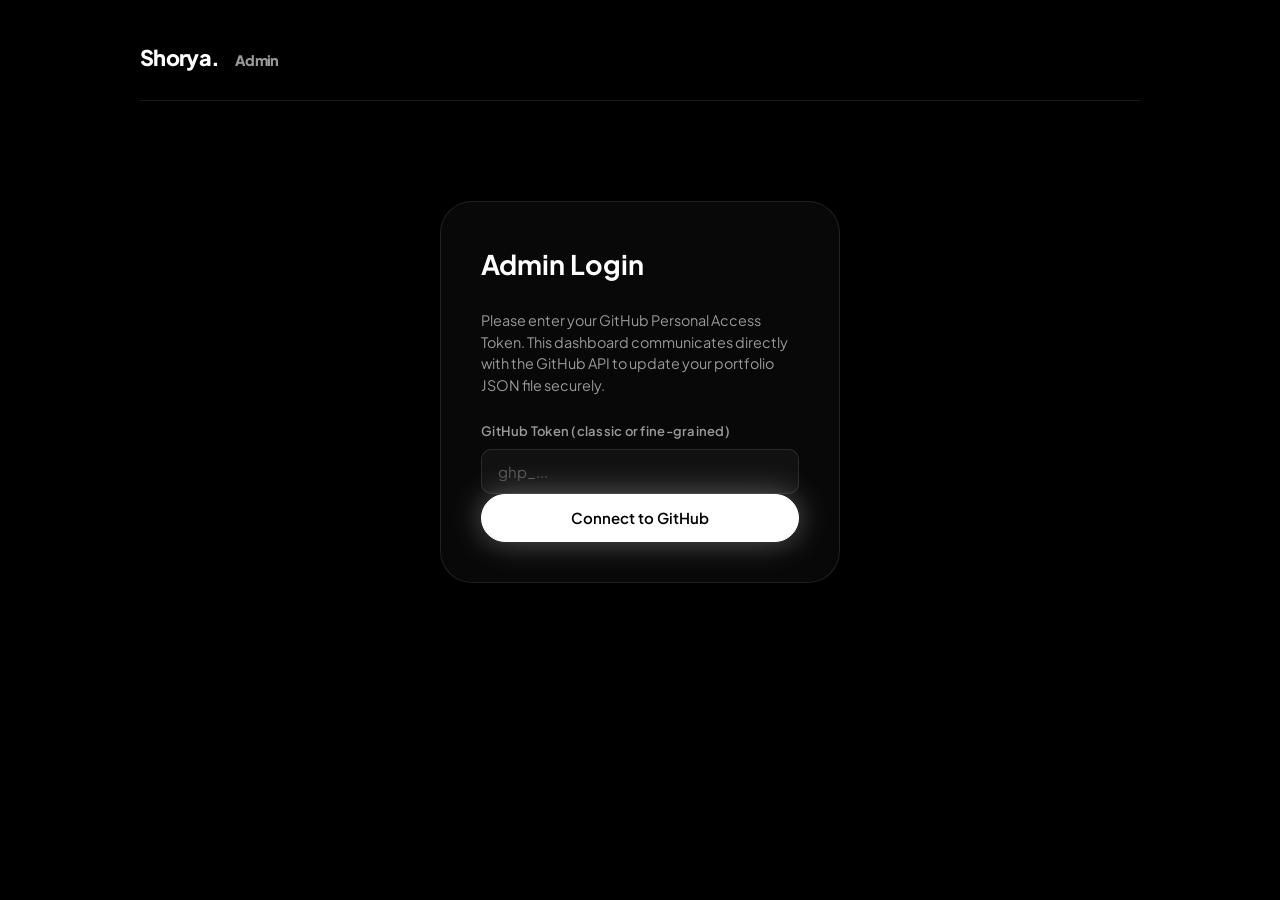
==== admin.html @ 6a43ddb3 "Format admin dashboard skills as clean inline text and increase card padding/spacing" ====
<!DOCTYPE html>
<html lang="en">
<head>
  <meta charset="UTF-8" />
  <meta name="viewport" content="width=device-width, initial-scale=1.0"/>
  <title>Shorya. — Admin Dashboard</title>
  
  <!-- Same font and icons as main site -->
  <link rel="preconnect" href="https://fonts.googleapis.com">
  <link rel="preconnect" href="https://fonts.gstatic.com" crossorigin>
  <link href="https://fonts.googleapis.com/css2?family=Plus+Jakarta+Sans:ital,wght@0,300;0,400;0,500;0,600;0,700;0,800;1,400;1,600&family=Inter:wght@300;400;500;600;700&family=Space+Mono:ital,wght@0,400;0,700;1,400&display=swap" rel="stylesheet">
  <link rel="stylesheet" href="https://cdnjs.cloudflare.com/ajax/libs/font-awesome/6.4.0/css/all.min.css">
  
  <!-- Use main styles for consistency, plus admin specific styles -->
  <link rel="stylesheet" href="styles.css">
  <style>
    body {
      background-color: var(--bg-base);
      padding: 40px 24px;
      color: var(--text-primary);
    }
    .admin-container {
      max-width: 1000px;
      margin: 0 auto;
    }
    .admin-header {
      display: flex;
      justify-content: space-between;
      align-items: center;
      margin-bottom: 40px;
      padding-bottom: 24px;
      border-bottom: 1px solid var(--border);
    }
    
    /* Login Section */
    #login-section {
      max-width: 400px;
      margin: 100px auto;
      background: rgba(255,255,255,0.03);
      padding: 40px;
      border-radius: var(--radius-xl);
      border: 1px solid var(--border);
    }
    #login-section h2 { margin-bottom: 24px; }
    #login-section p { color: var(--text-secondary); margin-bottom: 24px; font-size: 0.9rem; line-height: 1.5; }
    
    /* Dashboard Section */
    #dashboard-section { display: none; }
    .project-list {
      display: flex;
      flex-direction: column;
      gap: 20px;
    }
    .admin-project-card {
      background: rgba(255,255,255,0.03);
      border: 1px solid var(--border);
      border-radius: var(--radius-xl);
      padding: 24px 28px;
      display: flex;
      justify-content: space-between;
      align-items: center;
      transition: var(--transition);
    }
    .admin-project-card:hover {
      background: rgba(255,255,255,0.05);
      border-color: rgba(255,255,255,0.2);
    }
    .apc-left {
      display: flex;
      align-items: center;
      gap: 20px;
    }
    .apc-thumb {
      width: 88px;
      height: 52px;
      border-radius: var(--radius-md);
      background: rgba(255,255,255,0.06);
      border: 1px solid var(--border);
      overflow: hidden;
      flex-shrink: 0;
      display: flex;
      align-items: center;
      justify-content: center;
      font-size: 0.65rem;
      font-weight: 700;
      color: var(--text-secondary);
    }
    .apc-thumb img {
      width: 100%;
      height: 100%;
      object-fit: cover;
      display: block;
    }
    .apc-title { font-weight: 600; font-size: 1.05rem; color: #ffffff; }
    .apc-cat-badge {
      display: inline-block;
      font-size: 0.7rem;
      font-weight: 700;
      text-transform: uppercase;
      letter-spacing: 0.08em;
      color: var(--violet-light);
      background: var(--violet-dim);
      border: 1px solid var(--border);
      padding: 3px 10px;
      border-radius: var(--radius-full);
      width: fit-content;
    }
    .apc-skills-text {
      font-size: 0.8125rem;
      color: var(--text-secondary);
      margin-top: 6px;
      line-height: 1.5;
    }
    .apc-actions {
      display: flex;
      gap: 12px;
    }
    .btn-sm {
      padding: 8px 16px;
      font-size: 0.85rem;
    }
    
    /* Admin Filter Tabs */
    .admin-filter-tabs {
      display: flex;
      flex-wrap: wrap;
      gap: 8px;
      margin-bottom: 24px;
      background: rgba(255, 255, 255, 0.03);
      padding: 6px;
      border-radius: var(--radius-lg);
      border: 1px solid var(--border);
    }
    .admin-tab-btn {
      background: transparent;
      border: none;
      color: var(--text-secondary);
      font-family: var(--font-sans);
      font-size: 0.8125rem;
      font-weight: 600;
      padding: 8px 16px;
      border-radius: var(--radius-md);
      cursor: pointer;
      transition: var(--transition);
    }
    .admin-tab-btn:hover {
      color: var(--text-primary);
      background: rgba(255, 255, 255, 0.05);
    }
    .admin-tab-btn.active {
      background: rgba(255, 255, 255, 0.15);
      color: #ffffff;
      border-color: rgba(255, 255, 255, 0.3);
      box-shadow: 0 2px 8px rgba(0,0,0,0.3);
    }
    
    /* Editor Section */
    #editor-section { display: none; }
    .editor-form {
      background: rgba(255,255,255,0.02);
      border: 1px solid var(--border);
      border-radius: var(--radius-xl);
      padding: 40px;
    }
    .links-container {
      border: 1px solid var(--border);
      padding: 20px;
      border-radius: var(--radius-lg);
      margin-bottom: 24px;
    }
    .link-row {
      display: flex;
      gap: 16px;
      margin-bottom: 16px;
      align-items: flex-end;
    }
    .link-row .form-group { margin-bottom: 0; flex: 1; }
    .link-row .form-group.checkbox { flex: 0 0 auto; display: flex; align-items: center; gap: 8px; margin-bottom: 12px; }
    
    /* Top Loader */
    #loader {
      display: none;
      position: fixed;
      top: 0; left: 0; width: 100%; height: 3px;
      background: var(--violet);
      animation: loadingBar 1s infinite;
      z-index: 1000;
    }
    @keyframes loadingBar {
      0% { width: 0%; margin-left: 0; }
      50% { width: 100%; margin-left: 0; }
      100% { width: 0%; margin-left: 100%; }
    }
  </style>
</head>
<body>
  <div id="loader"></div>
  
  <div class="admin-container">
    <div class="admin-header">
      <a href="index.html" class="nav-logo">Shorya. <span style="font-family: var(--font-sans); font-size: 0.9rem; font-style: normal; color: var(--text-secondary); margin-left: 12px;">Admin</span></a>
      <div id="user-controls" style="display: none;">
        <button id="logoutBtn" class="contact-link" style="padding: 4px 12px; margin: 0; background: none; border: 1px solid var(--border);">Logout</button>
      </div>
    </div>

    <!-- 1. LOGIN -->
    <div id="login-section">
      <h2>Admin Login</h2>
      <p>Please enter your GitHub Personal Access Token. This dashboard communicates directly with the GitHub API to update your portfolio JSON file securely.</p>
      <div class="form-group">
        <label class="form-label" for="ghToken">GitHub Token (classic or fine-grained)</label>
        <input type="password" id="ghToken" class="form-input" placeholder="ghp_..." />
      </div>
      <button id="loginBtn" class="btn btn-primary" style="width: 100%;">Connect to GitHub</button>
      <p id="loginError" style="color: #ff6b6b; margin-top: 16px; display: none;"></p>
    </div>

    <!-- 2. DASHBOARD -->
    <div id="dashboard-section">
      <div style="display: flex; justify-content: space-between; align-items: center; margin-bottom: 24px;">
        <h2>Your Portfolio</h2>
        <button id="addNewBtn" class="btn btn-primary btn-sm"><i class="fa-solid fa-plus"></i> Add New Project</button>
      </div>

      <!-- Admin Filter Tabs -->
      <div class="admin-filter-tabs" id="adminFilterTabs">
        <button class="admin-tab-btn active" data-filter="all">All</button>
        <button class="admin-tab-btn" data-filter="saas">SaaS &amp; AI</button>
        <button class="admin-tab-btn" data-filter="fashion">Interior &amp; Luxury</button>
        <button class="admin-tab-btn" data-filter="beauty">Fashion &amp; Lifestyle</button>
        <button class="admin-tab-btn" data-filter="education">Education &amp; B2B</button>
        <button class="admin-tab-btn" data-filter="branding">Branding</button>
      </div>

      <div class="project-list" id="projectList">
        <!-- Injected via JS -->
      </div>
    </div>

    <!-- 3. EDITOR -->
    <div id="editor-section">
      <div style="display: flex; justify-content: space-between; align-items: center; margin-bottom: 24px;">
        <h2 id="editorTitle">Add Project</h2>
        <button id="cancelEditBtn" class="contact-link" style="padding: 4px 12px; margin: 0; background: none;">Cancel</button>
      </div>
      
      <div class="editor-form">
        <input type="hidden" id="editId" />
        
        <div class="form-row">
          <div class="form-group">
            <label class="form-label">Project Name</label>
            <input type="text" id="editName" class="form-input" required />
          </div>
          <div class="form-group">
            <label class="form-label">Category</label>
            <select id="editCategory" class="form-select" required>
              <option value="saas">SaaS & AI</option>
              <option value="fashion">Interior &amp; Luxury</option>
              <option value="beauty">Fashion &amp; Lifestyle</option>
              <option value="education">Education & B2B</option>
              <option value="branding">Branding</option>
            </select>
          </div>
        </div>
        
        <div class="form-row">
          <div class="form-group" style="flex: 2;">
            <label class="form-label">Image URL (e.g. assets/my-image.jpg or https://...)</label>
            <input type="text" id="editImageUrl" class="form-input" placeholder="Leave empty to use placeholder text" />
          </div>
          <div class="form-group" style="flex: 1;">
            <label class="form-label">Or Upload Image</label>
            <input type="file" id="editImageUpload" class="form-input" accept="image/*" style="padding: 10px; cursor: pointer;" />
          </div>
        </div>
        <div class="form-row">
          <div class="form-group">
            <label class="form-label">Image Placeholder Text (Fallback)</label>
            <input type="text" id="editImage" class="form-input" required />
          </div>
        </div>
        

        

        
        <div class="form-group">
          <label class="form-label">Description</label>
          <textarea id="editDesc" class="form-input" rows="4" required></textarea>
        </div>

        <!-- Skills Selector -->
        <label class="form-label" style="margin-top: 16px;">Technologies &amp; Skills Used</label>
        <div class="skills-admin-section">
          <div class="skills-category-block">
            <div class="skills-cat-title">Design</div>
            <div class="skills-pills-flex">
              <label class="skill-toggle-pill"><input type="checkbox" value="Figma" class="skill-pill-input"><span>Figma</span></label>
              <label class="skill-toggle-pill"><input type="checkbox" value="Adobe Photoshop" class="skill-pill-input"><span>Adobe Photoshop</span></label>
              <label class="skill-toggle-pill"><input type="checkbox" value="Generative AI" class="skill-pill-input"><span>Generative AI</span></label>
              <label class="skill-toggle-pill"><input type="checkbox" value="UI/UX Design" class="skill-pill-input"><span>UI/UX Design</span></label>
              <label class="skill-toggle-pill"><input type="checkbox" value="Design Systems" class="skill-pill-input"><span>Design Systems</span></label>
              <label class="skill-toggle-pill"><input type="checkbox" value="Usability Testing" class="skill-pill-input"><span>Usability Testing</span></label>
              <label class="skill-toggle-pill"><input type="checkbox" value="UX Research" class="skill-pill-input"><span>UX Research</span></label>
            </div>
          </div>

          <div class="skills-category-block">
            <div class="skills-cat-title">Development</div>
            <div class="skills-pills-flex">
              <label class="skill-toggle-pill"><input type="checkbox" value="WordPress" class="skill-pill-input"><span>WordPress</span></label>
              <label class="skill-toggle-pill"><input type="checkbox" value="Elementor Pro" class="skill-pill-input"><span>Elementor Pro</span></label>
              <label class="skill-toggle-pill"><input type="checkbox" value="Webflow" class="skill-pill-input"><span>Webflow</span></label>
              <label class="skill-toggle-pill"><input type="checkbox" value="Framer" class="skill-pill-input"><span>Framer</span></label>
              <label class="skill-toggle-pill"><input type="checkbox" value="Shopify Plus" class="skill-pill-input"><span>Shopify Plus</span></label>
              <label class="skill-toggle-pill"><input type="checkbox" value="Shopify Apps" class="skill-pill-input"><span>Shopify Apps</span></label>
              <label class="skill-toggle-pill"><input type="checkbox" value="React / Next.js" class="skill-pill-input"><span>React / Next.js</span></label>
              <label class="skill-toggle-pill"><input type="checkbox" value="Cursor AI" class="skill-pill-input"><span>Cursor AI</span></label>
            </div>
          </div>

          <div class="skills-category-block">
            <div class="skills-cat-title">Marketing</div>
            <div class="skills-pills-flex">
              <label class="skill-toggle-pill"><input type="checkbox" value="Programmatic SEO" class="skill-pill-input"><span>Programmatic SEO</span></label>
              <label class="skill-toggle-pill"><input type="checkbox" value="SEO/SEM" class="skill-pill-input"><span>SEO/SEM</span></label>
              <label class="skill-toggle-pill"><input type="checkbox" value="CRO Strategy" class="skill-pill-input"><span>CRO Strategy</span></label>
              <label class="skill-toggle-pill"><input type="checkbox" value="A/B Testing" class="skill-pill-input"><span>A/B Testing</span></label>
              <label class="skill-toggle-pill"><input type="checkbox" value="Marketing Ops" class="skill-pill-input"><span>Marketing Ops</span></label>
              <label class="skill-toggle-pill"><input type="checkbox" value="Conversion Funnels" class="skill-pill-input"><span>Conversion Funnels</span></label>
              <label class="skill-toggle-pill"><input type="checkbox" value="Analytics" class="skill-pill-input"><span>Analytics</span></label>
            </div>
          </div>
        </div>

        <div class="form-group">
          <label class="form-label">Detailed Case Study Write-Up (HTML Supported)</label>
          <textarea id="editDetailedContent" class="form-input" rows="8" placeholder="<p>Detailed explanation of what was done, architecture, results...</p>"></textarea>
        </div>
        
        <label class="form-label">External Links</label>
        <div class="links-container" id="linksContainer">
          <!-- Dynamically added -->
        </div>
        <button id="addLinkBtn" class="btn btn-outline btn-sm" style="margin-bottom: 32px;"><i class="fa-solid fa-plus"></i> Add Link</button>
        
        <div style="border-top: 1px solid var(--border); padding-top: 24px; display: flex; justify-content: flex-end; gap: 16px;">
          <button id="saveBtn" class="btn btn-primary">Save to GitHub</button>
        </div>
      </div>
    </div>
    
  </div>

  <script src="admin.js"></script>
</body>
</html>
---- styles.css ----
/* ============================================================
   SHORYA RASTOGI — Portfolio
   Black & White — Editorial · Minimal · High-Contrast
   ============================================================ */

/* ---------- GOOGLE FONTS ---------- */
@import url('https://fonts.googleapis.com/css2?family=Plus+Jakarta+Sans:ital,wght@0,300;0,400;0,500;0,600;0,700;0,800;1,400;1,600&family=Inter:wght@300;400;500;600;700&family=Space+Mono:ital,wght@0,400;0,700;1,400&display=swap');

/* ---------- CSS VARIABLES ---------- */
:root {
  /* Background Layers — pure blacks */
  --bg-base:       #000000;
  --bg-surface:    #0A0A0A;
  --bg-elevated:   #111111;
  --bg-card:       rgba(255, 255, 255, 0.04);
  --bg-card-hover: rgba(255, 255, 255, 0.07);

  /* Primary accent — White */
  --violet:        #FFFFFF;
  --violet-light:  #E8E8E8;
  --violet-dim:    rgba(255, 255, 255, 0.08);
  --violet-glow:   rgba(255, 255, 255, 0.15);

  /* Secondary — Light gray */
  --amber:         #CCCCCC;
  --amber-light:   #E0E0E0;
  --amber-dim:     rgba(255, 255, 255, 0.06);

  /* Tertiary — Mid gray */
  --cyan:          #AAAAAA;
  --cyan-dim:      rgba(255, 255, 255, 0.06);

  /* Text */
  --text-primary:  #FFFFFF;
  --text-secondary:#999999;
  --text-muted:    #555555;

  /* Borders — subtle gray hairlines */
  --border:        rgba(255, 255, 255, 0.1);
  --border-violet: rgba(255, 255, 255, 0.2);
  --border-amber:  rgba(255, 255, 255, 0.12);



  /* Shape tokens — M3 inspired, Jasper-friendly */
  --radius-xs:     6px;
  --radius-sm:     10px;
  --radius-md:     16px;
  --radius-lg:     24px;
  --radius-xl:     32px;
  --radius-full:   999px;

  /* Typography — Anthropic inspired: Plus Jakarta Sans / Inter */
  --font-display:  'Plus Jakarta Sans', 'Inter', -apple-system, sans-serif;
  --font-body:     'Plus Jakarta Sans', 'Inter', -apple-system, sans-serif;
  --font-logo:     'Plus Jakarta Sans', 'Inter', -apple-system, sans-serif;

  /* Motion */
  --ease-out:      cubic-bezier(0.16, 1, 0.3, 1);
  --ease-in-out:   cubic-bezier(0.4, 0, 0.2, 1);
  --transition:    all 0.3s var(--ease-in-out);
  --transition-slow: all 0.6s var(--ease-out);
}

/* ---------- RESET & BASE ---------- */
*, *::before, *::after {
  margin: 0; padding: 0; box-sizing: border-box;
}

html {
  scroll-behavior: smooth;
  font-size: 16px;
}

body {
  font-family: var(--font-body);
  background-color: var(--bg-base);
  color: var(--text-primary);
  font-size: 18px;
  line-height: 1.65;
  font-weight: 400;
  overflow-x: hidden;
  -webkit-font-smoothing: antialiased;
  -moz-osx-font-smoothing: grayscale;
}

a { color: inherit; text-decoration: none; }
img { max-width: 100%; display: block; }

/* ---------- SCROLLBAR ---------- */
::-webkit-scrollbar { width: 4px; }
::-webkit-scrollbar-track { background: var(--bg-base); }
::-webkit-scrollbar-thumb { background: var(--violet); border-radius: 2px; }

/* ---------- SELECTION ---------- */
::selection { background: var(--violet); color: #000; }
::-moz-selection { background: var(--violet); color: #000; }

/* ---------- UTILITY ---------- */
.container {
  width: 100%;
  max-width: 1200px;
  margin: 0 auto;
  padding: 0 48px;
}

.section-label {
  display: inline-flex;
  align-items: center;
  gap: 8px;
  font-size: 0.75rem;
  font-weight: 600;
  letter-spacing: 0.12em;
  text-transform: uppercase;
  color: var(--violet-light);
  margin-bottom: 16px;
}

.section-label::before {
  content: '';
  width: 16px; height: 1px;
  background: var(--violet-light);
  display: block;
}

.section-title {
  font-family: var(--font-display);
  font-size: clamp(2rem, 4vw, 3rem);
  font-weight: 500;
  letter-spacing: -0.012em;
  line-height: 1.1;
  color: var(--text-primary);
  margin-bottom: 16px;
}

.section-subtitle {
  font-size: 1.125rem;
  color: var(--text-secondary);
  max-width: 560px;
  line-height: 1.7;
}

.section-divider {
  height: 1px;
  background: linear-gradient(to right, transparent, var(--border) 20%, var(--border) 80%, transparent);
}

/* ---------- ACCENT TEXT ---------- */
.accent { color: var(--amber); }

/* ---------- NAVIGATION ---------- */
.nav {
  position: fixed;
  top: 0; left: 0; right: 0;
  z-index: 100;
  display: flex;
  align-items: center;
  justify-content: space-between;
  padding: 20px max(48px, calc(50vw - 552px));
  transition: var(--transition);
}

.nav.scrolled {
  background: rgba(6, 6, 15, 0.85);
  backdrop-filter: blur(24px);
  -webkit-backdrop-filter: blur(24px);
  border-bottom: 1px solid var(--border);
  padding: 14px max(48px, calc(50vw - 552px));
}

.nav-logo {
  font-family: var(--font-logo);
  font-size: 1.35rem;
  font-weight: 800;
  letter-spacing: -0.03em;
  text-decoration: none;
  color: var(--text-primary);
  font-style: normal;
}

.nav-links {
  display: flex;
  align-items: center;
  gap: 24px;
  list-style: none;
  margin: 0;
  padding: 0;
}

.nav-link {
  font-size: 0.875rem;
  font-weight: 500;
  color: var(--text-secondary);
  padding: 8px 16px;
  border-radius: var(--radius-full);
  transition: var(--transition);
}

.nav-link:hover {
  color: var(--text-primary);
  background: rgba(255,255,255,0.06);
}

.nav-cta {
  background: var(--violet);
  color: #000;
  font-size: 0.875rem;
  font-weight: 600;
  padding: 10px 22px;
  border-radius: var(--radius-full);
  transition: var(--transition);
  box-shadow: 0 0 20px rgba(255,255,255,0.3);
}

.nav-cta:hover {
  background: var(--violet-light);
  box-shadow: 0 0 32px rgba(255,255,255,0.5);
  transform: translateY(-1px);
}

.nav-hamburger {
  display: none;
  flex-direction: column;
  gap: 5px;
  cursor: pointer;
  padding: 4px;
}

.nav-hamburger span {
  display: block;
  width: 22px; height: 2px;
  background: var(--text-primary);
  border-radius: 2px;
  transition: var(--transition);
}

/* ---------- HERO SECTION ---------- */
#hero {
  min-height: 100vh;
  display: flex;
  align-items: center;
  padding: 120px 0 80px;
  position: relative;
  overflow: hidden;
}


/* Hero split layout */
.hero-inner {
  display: grid;
  grid-template-columns: 1fr 420px;
  gap: 64px;
  align-items: center;
  width: 100%;
}

/* Glowing orbs — Jasper signature */
.hero-blob {
  position: absolute;
  border-radius: 50%;
  filter: blur(120px);
  pointer-events: none;
  animation: drift 12s ease-in-out infinite alternate;
}

.hero-blob-1 {
  width: 700px; height: 700px;
  background: radial-gradient(circle, rgba(255,255,255,0.22) 0%, transparent 70%);
  top: -200px; left: -200px;
  animation-duration: 14s;
}

.hero-blob-2 {
  width: 500px; height: 500px;
  background: radial-gradient(circle, rgba(255,255,255,0.12) 0%, transparent 70%);
  bottom: -100px; right: -100px;
  animation-duration: 10s;
  animation-direction: alternate-reverse;
}

.hero-blob-3 {
  width: 400px; height: 400px;
  background: radial-gradient(circle, rgba(255,255,255,0.08) 0%, transparent 70%);
  top: 50%; left: 50%;
  transform: translate(-50%, -50%);
  animation-duration: 18s;
}

@keyframes drift {
  0%   { transform: translate(0, 0) scale(1); }
  50%  { transform: translate(30px, -20px) scale(1.05); }
  100% { transform: translate(-20px, 30px) scale(0.95); }
}

/* Hero Badge */
.hero-badge {
  display: inline-flex;
  align-items: center;
  gap: 8px;
  background: rgba(74, 222, 128, 0.1);
  border: 1px solid rgba(74, 222, 128, 0.3);
  color: #4ade80;
  font-size: 0.8125rem;
  font-weight: 600;
  padding: 8px 16px;
  border-radius: var(--radius-full);
  margin-bottom: 28px;
  width: fit-content;
}

.hero-badge-dot {
  width: 7px; height: 7px;
  background: #4ade80;
  border-radius: 50%;
  box-shadow: 0 0 8px #4ade80;
  animation: pulse 2.5s ease-in-out infinite;
}

@keyframes pulse {
  0%, 100% { opacity: 1; transform: scale(1); }
  50% { opacity: 0.6; transform: scale(0.85); }
}

/* Hero Title */
.hero-title {
  font-family: var(--font-display);
  font-size: clamp(1.8rem, 4vw, 3.2rem);
  font-weight: 800;
  line-height: 1.1;
  letter-spacing: -0.035em;
  color: var(--text-primary);
  margin-bottom: 20px;
}

.hero-title .line-2 {
  color: var(--text-secondary);
  font-weight: 600;
  font-style: normal;
}

/* Gradient text span */
.hero-title .accent {
  background: linear-gradient(135deg, var(--violet-light) 0%, var(--cyan) 100%);
  -webkit-background-clip: text;
  -webkit-text-fill-color: transparent;
  background-clip: text;
}

.hero-description {
  font-size: 1.125rem;
  color: var(--text-secondary);
  max-width: 520px;
  line-height: 1.75;
  margin-bottom: 36px;
}

.hero-description strong {
  color: var(--text-primary);
  font-weight: 600;
}

/* Hero Buttons */
.hero-actions {
  display: flex;
  align-items: center;
  gap: 16px;
  margin-bottom: 52px;
  flex-wrap: wrap;
}

.btn-primary {
  display: inline-flex;
  align-items: center;
  justify-content: center;
  gap: 8px;
  background: var(--violet);
  color: #000;
  font-family: var(--font-display);
  font-size: 0.9375rem;
  font-weight: 600;
  padding: 14px 28px;
  border-radius: var(--radius-full);
  border: 1px solid var(--violet);
  transition: var(--transition);
  box-shadow: 0 0 32px rgba(255,255,255,0.35), 0 4px 20px rgba(0,0,0,0.3);
  text-decoration: none;
  line-height: 1.2;
  box-sizing: border-box;
}

.btn-primary:hover {
  background: var(--violet-light);
  border-color: var(--violet-light);
  box-shadow: 0 0 48px rgba(255,255,255,0.55), 0 8px 30px rgba(0,0,0,0.3);
  transform: translateY(-2px);
  color: #000;
}

.btn-secondary,
.btn-outline {
  display: inline-flex;
  align-items: center;
  justify-content: center;
  gap: 8px;
  background: transparent;
  color: #ffffff;
  font-family: var(--font-display);
  font-size: 0.9375rem;
  font-weight: 600;
  padding: 14px 28px;
  border-radius: var(--radius-full);
  border: 1px solid rgba(255, 255, 255, 0.8);
  transition: var(--transition);
  text-decoration: none;
  line-height: 1.2;
  box-sizing: border-box;
}

.btn-secondary:hover,
.btn-outline:hover {
  border-color: #ffffff;
  background: rgba(255, 255, 255, 0.12);
  color: #ffffff;
  transform: translateY(-2px);
}

.btn-sm {
  padding: 10px 22px;
  font-size: 0.875rem;
}

/* Hero Stats */
.hero-stats {
  display: flex;
  gap: 40px;
  flex-wrap: wrap;
}

.hero-stat {}

.hero-stat-num {
  font-family: var(--font-display);
  font-size: 1.75rem;
  font-weight: 800;
  color: var(--text-primary);
  line-height: 1;
  letter-spacing: -0.03em;
}

.hero-stat-num .accent {
  color: var(--amber);
  -webkit-text-fill-color: var(--amber);
  background: none;
}

.hero-stat-label {
  font-size: 0.8125rem;
  color: var(--text-muted);
  margin-top: 4px;
}

/* Hero Photo */
.hero-photo-wrap {
  position: relative;
  flex-shrink: 0;
}

.hero-photo-frame {
  position: relative;
  border-radius: var(--radius-xl);
  overflow: hidden;
  aspect-ratio: 4/5;
  max-height: 560px;
  box-shadow: 0 0 0 1px rgba(255,255,255,0.2), 0 32px 80px rgba(0,0,0,0.5);
}

.hero-photo-frame img {
  width: 100%; height: 100%;
  object-fit: cover;
  object-position: center top;
  transition: transform 0.6s var(--ease-out);
}

.hero-photo-frame:hover img { transform: scale(1.04); }

/* Violet glow border on photo */
.hero-photo-frame::before {
  content: '';
  position: absolute;
  inset: 0;
  border-radius: var(--radius-xl);
  background: linear-gradient(135deg, rgba(255,255,255,0.2) 0%, transparent 60%);
  z-index: 2;
  pointer-events: none;
}

/* Bottom fade */
.hero-photo-frame::after {
  content: '';
  position: absolute;
  bottom: 0; left: 0; right: 0;
  height: 40%;
  background: linear-gradient(to top, rgba(6,6,15,0.75) 0%, transparent 100%);
  z-index: 1;
  pointer-events: none;
}

/* Photo badge */
.hero-photo-badge {
  position: absolute;
  bottom: 24px; left: 24px;
  z-index: 3;
  background: rgba(6,6,15,0.8);
  backdrop-filter: blur(16px);
  -webkit-backdrop-filter: blur(16px);
  border: 1px solid rgba(255,255,255,0.25);
  border-radius: var(--radius-md);
  padding: 12px 16px;
  display: flex;
  align-items: center;
  gap: 10px;
}

.hero-photo-badge-dot {
  width: 8px; height: 8px;
  background: #4ade80;
  border-radius: 50%;
  box-shadow: 0 0 10px rgba(74,222,128,0.6);
  flex-shrink: 0;
  animation: pulse 2s ease-in-out infinite;
}

.hero-photo-badge-text {
  font-size: 0.8125rem;
  font-weight: 600;
  color: var(--text-primary);
  line-height: 1.2;
}

.hero-photo-badge-sub {
  font-size: 0.6875rem;
  color: var(--text-muted);
}

/* ---------- ABOUT SECTION ---------- */
#about {
  padding: 100px 0;
  position: relative;
}

.about-grid {
  display: grid;
  grid-template-columns: 360px 1fr;
  gap: 72px;
  align-items: start;
  margin-top: 60px;
}

.about-photo-col {
  position: sticky;
  top: 100px;
}

.about-photo-wrap {
  position: relative;
  border-radius: var(--radius-xl);
  overflow: hidden;
  aspect-ratio: 3/4;
  box-shadow: 0 0 0 1px rgba(255,255,255,0.15), 0 24px 60px rgba(0,0,0,0.4);
}

.about-photo-wrap img {
  width: 100%; height: 100%;
  object-fit: cover;
  object-position: center top;
  transition: transform 0.6s var(--ease-out);
}

.about-photo-wrap:hover img { transform: scale(1.04); }

.about-photo-wrap::after {
  content: '';
  position: absolute;
  inset: 0;
  background: linear-gradient(135deg, rgba(255,255,255,0.1) 0%, transparent 50%);
  pointer-events: none;
}

.about-photo-caption {
  margin-top: 14px;
  display: flex;
  align-items: center;
  gap: 8px;
  font-size: 0.8125rem;
  color: var(--text-muted);
  font-style: italic;
}

.about-photo-caption::before {
  content: '';
  display: block;
  width: 20px; height: 1px;
  background: var(--text-muted);
  flex-shrink: 0;
}

.about-text {
  margin-bottom: 40px;
}

.about-text p {
  font-size: 1.0625rem;
  color: var(--text-secondary);
  line-height: 1.8;
  margin-bottom: 18px;
}

.about-text p:last-child { margin-bottom: 0; }

.about-text strong {
  color: var(--text-primary);
  font-weight: 600;
}

/* Skills grid */
.skills-grid {
  display: grid;
  grid-template-columns: 1fr;
  gap: 32px;
}

.skill-category {}

.skill-cat-title {
  font-size: 0.8125rem;
  font-weight: 600;
  color: var(--text-muted);
  text-transform: uppercase;
  letter-spacing: 0.08em;
  margin-bottom: 12px;
}

.skill-pills {
  display: flex;
  flex-wrap: wrap;
  gap: 8px;
}

.skill-pill {
  font-size: 0.8125rem;
  font-weight: 500;
  color: var(--text-secondary);
  background: rgba(255,255,255,0.08);
  border: 1px solid rgba(255,255,255,0.18);
  padding: 5px 13px;
  border-radius: var(--radius-full);
  transition: var(--transition);
}

.skill-pill:hover {
  background: rgba(255,255,255,0.16);
  border-color: rgba(255,255,255,0.4);
  color: var(--violet-light);
}

/* ---------- EXPERIENCE TIMELINE SECTION ---------- */
#experience-page {
  padding: 0 0 100px;
  position: relative;
}

.exp-timeline-wrapper {
  margin-top: 56px;
  display: flex;
  flex-direction: column;
  gap: 48px;
}

/* Slides */
.exp-slides {
  position: relative;
  max-width: 1000px;
  margin: 0 auto;
  padding: 40px 0;
}

/* Center vertical line */
.exp-slides::before {
  content: '';
  position: absolute;
  top: 0;
  bottom: 0;
  left: 50%;
  width: 2px;
  background: var(--border);
  transform: translateX(-50%);
}

.exp-slide {
  display: flex;
  flex-direction: column;
  align-items: center;
  position: relative;
  width: 100%;
  margin-bottom: 104px;
}

.exp-slide:last-child {
  margin-bottom: 0;
}

/* Hide dot */
.exp-slide::after {
  display: none !important;
}

/* Centered Date Badge */
.timeline-year {
  position: relative;
  background: var(--bg-surface);
  padding: 8px 24px;
  border: 1px solid var(--border);
  border-radius: var(--radius-full);
  z-index: 3;
  font-size: 0.8125rem;
  font-weight: 600;
  color: var(--violet-light);
  letter-spacing: 0.05em;
  text-transform: uppercase;
  white-space: nowrap;
  box-shadow: 0 4px 12px rgba(0,0,0,0.5);
  margin-bottom: 32px; /* Enough space from content */
}

/* Content Container Centered */
.exp-content {
  display: flex;
  flex-direction: column;
  align-items: center;
  text-align: center;
  background: var(--bg-base); /* Mask the line */
  padding: 16px 32px;
  max-width: 600px;
  z-index: 2;
}

@media (max-width: 768px) {
  .exp-slides::before {
    left: 20px;
  }
  .exp-slide {
    align-items: flex-start;
    padding: 0 0 0 56px !important;
    margin-bottom: 78px;
  }
  .exp-slide::after {
    display: block !important;
    content: '';
    position: absolute;
    top: 6px;
    left: 20px !important;
    right: auto !important;
    transform: translateX(-50%);
    width: 16px;
    height: 16px;
    border-radius: 50%;
    background: var(--violet);
    border: 4px solid var(--bg-base);
    z-index: 2;
  }
  .timeline-year {
    left: 0 !important;
    right: auto !important;
    transform: none !important;
    background: transparent;
    padding: 0;
    border: none;
    box-shadow: none;
    margin-bottom: 12px;
    font-size: 0.875rem;
  }
  .exp-content {
    margin: 0 !important;
    padding: 0;
    text-align: left !important;
    align-items: flex-start !important;
    background: transparent; /* don't mask on mobile since the line is on the side */
  }
}

.timeline-role {
  font-family: var(--font-display);
  font-size: 2rem;
  font-weight: 700;
  color: var(--text-primary);
  letter-spacing: -0.02em;
  margin-bottom: 8px;
  line-height: 1.2;
}

.timeline-company {
  font-size: 1.125rem;
  color: var(--text-muted);
  margin-bottom: 24px;
  font-weight: 500;
}

.timeline-desc {
  font-size: 1rem;
  color: var(--text-secondary);
  line-height: 1.8;
}

/* Dial UI */
.exp-dial-container {
  display: flex;
  align-items: center;
  gap: 16px;
  padding: 24px 0;
  justify-content: center;
}

.exp-dial-scroll {
  overflow-x: auto;
  scrollbar-width: none; /* Firefox */
  -ms-overflow-style: none; /* IE/Edge */
}
.exp-dial-scroll::-webkit-scrollbar { display: none; }

.exp-dial {
  display: flex;
  align-items: flex-start;
  gap: 0;
  padding: 8px 16px;
}

.dial-item {
  position: relative;
  background: transparent;
  border: none;
  color: var(--text-muted);
  font-family: var(--font-body);
  font-size: 0.9375rem;
  font-weight: 600;
  padding: 24px 8px 8px;
  cursor: pointer;
  transition: var(--transition);
  white-space: nowrap;
}

.dial-item::before {
  content: '';
  position: absolute;
  top: 0;
  left: 50%;
  transform: translateX(-50%);
  width: 12px;
  height: 12px;
  background: var(--border);
  border-radius: 50%;
  transition: var(--transition);
  z-index: 2;
}

.dial-item:hover {
  color: var(--text-primary);
}

.dial-item:hover::before {
  background: rgba(255,255,255,0.5);
}

.dial-item.active {
  background: transparent;
  color: var(--text-primary);
  border: none;
  box-shadow: none;
}

.dial-item.active::before {
  background: #fff;
  box-shadow: 0 0 12px rgba(255,255,255,0.6);
}

.dial-line {
  width: 48px;
  height: 2px;
  background: var(--border);
  margin-top: 5px;
}

.dial-nav-btn {
  background: var(--bg-surface);
  border: 1px solid var(--border);
  color: var(--text-primary);
  width: 44px;
  height: 44px;
  border-radius: 50%;
  display: flex;
  align-items: center;
  justify-content: center;
  cursor: pointer;
  transition: var(--transition);
  flex-shrink: 0;
}

.dial-nav-btn:hover:not(:disabled) {
  background: var(--bg-card-hover);
  border-color: rgba(255,255,255,0.3);
}

.dial-nav-btn:disabled {
  opacity: 0.3;
  cursor: not-allowed;
}

/* ---------- GLOBAL MOMENT SECTION (50/50 split) ---------- */
.global-moment {
  display: grid;
  grid-template-columns: 1fr 1fr;
  min-height: 520px;
  overflow: hidden;
  position: relative;
}

/* LEFT: Text */
.global-moment-content {
  background: var(--bg-surface);
  display: flex;
  flex-direction: column;
  justify-content: center;
  padding: 80px 72px 80px max(48px, calc(50vw - 552px));
  position: relative;
  overflow: hidden;
}

/* Ambient violet glow behind text */
.global-moment-content::before {
  content: '';
  position: absolute;
  width: 400px; height: 400px;
  background: radial-gradient(circle, rgba(255,255,255,0.14) 0%, transparent 70%);
  top: -100px; left: -100px;
  pointer-events: none;
}

/* Vertical separator line */
.global-moment-content::after {
  content: '';
  position: absolute;
  right: 0; top: 10%; bottom: 10%;
  width: 1px;
  background: linear-gradient(to bottom, transparent, rgba(255,255,255,0.4), transparent);
}

.global-moment-label {
  font-size: 0.75rem;
  font-weight: 600;
  letter-spacing: 0.15em;
  text-transform: uppercase;
  color: var(--violet-light);
  margin-bottom: 20px;
  display: flex;
  align-items: center;
  gap: 10px;
}

.global-moment-label::before {
  content: '';
  display: block;
  width: 24px; height: 1px;
  background: var(--violet-light);
  flex-shrink: 0;
}

.global-moment-title {
  font-family: var(--font-display);
  font-size: clamp(2.2rem, 3.5vw, 3.2rem);
  font-weight: 800;
  line-height: 1.05;
  letter-spacing: -0.03em;
  color: var(--text-primary);
  margin-bottom: 20px;
}

.global-moment-desc {
  font-size: 1.0625rem;
  color: var(--text-secondary);
  line-height: 1.75;
  max-width: 420px;
  margin-bottom: 40px;
}

.global-moment-stats {
  display: flex;
  gap: 36px;
  flex-wrap: wrap;
}

.global-moment-stat-num {
  font-family: var(--font-display);
  font-size: 2rem;
  font-weight: 800;
  color: var(--text-primary);
  line-height: 1;
  letter-spacing: -0.03em;
}

.global-moment-stat-num span { color: var(--violet-light); }

.global-moment-stat-label {
  font-size: 0.8125rem;
  color: var(--text-muted);
  margin-top: 5px;
  line-height: 1.3;
}

/* RIGHT: Photo */
.global-moment-photo {
  position: relative;
  overflow: hidden;
  background: var(--bg-base);
}

.global-moment-photo img {
  width: 100%;
  height: 100%;
  object-fit: cover;
  object-position: center 15%;
  filter: brightness(0.82) saturate(0.9);
  transition: transform 0.8s var(--ease-out), filter 0.5s ease;
}

.global-moment-photo:hover img {
  transform: scale(1.04);
  filter: brightness(0.9) saturate(1);
}

/* Subtle left-edge fade so it blends into text panel */
.global-moment-photo::before {
  content: '';
  position: absolute;
  top: 0; left: 0;
  width: 120px; height: 100%;
  background: linear-gradient(to right, var(--bg-surface), transparent);
  z-index: 1;
  pointer-events: none;
}

/* Location badge */
.global-moment-badge {
  position: absolute;
  bottom: 24px; right: 24px;
  z-index: 2;
  background: rgba(6,6,15,0.82);
  backdrop-filter: blur(14px);
  -webkit-backdrop-filter: blur(14px);
  border: 1px solid rgba(255,255,255,0.22);
  border-radius: var(--radius-sm);
  padding: 10px 16px;
  font-size: 0.8rem;
  color: var(--text-secondary);
  display: flex;
  align-items: center;
  gap: 7px;
}

.global-moment-badge svg { color: var(--violet-light); flex-shrink: 0; }

/* Responsive */
@media (max-width: 900px) {
  .global-moment { grid-template-columns: 1fr; }
  .global-moment-photo { height: 340px; }
  .global-moment-photo::before { display: none; }
  .global-moment-content { padding: 56px 32px; }
  .global-moment-stats { gap: 24px; }
}

/* ---------- PORTFOLIO SECTION ---------- */
#portfolio {
  padding: 100px 0;
  position: relative;
}

/* ── Filter Tabs ── */
.portfolio-tabs {
  display: flex;
  gap: 6px;
  flex-wrap: wrap;
  margin-top: 36px;
  margin-bottom: 48px;
  padding: 6px;
  background: rgba(255,255,255,0.03);
  border: 1px solid var(--border);
  border-radius: var(--radius-full);
  width: fit-content;
}

.tab-btn {
  font-family: var(--font-display);
  font-size: 0.875rem;
  font-weight: 600;
  color: var(--text-muted);
  background: transparent;
  border: none;
  cursor: pointer;
  padding: 8px 20px;
  border-radius: var(--radius-full);
  transition: var(--transition);
  white-space: nowrap;
}

.tab-btn:hover { color: var(--text-primary); }

.tab-btn.active {
  background: #fff;
  color: #000;
  box-shadow: 0 0 20px rgba(255,255,255,0.4);
}

/* ── Portfolio Grid ── */
.portfolio-grid {
  display: grid;
  grid-template-columns: repeat(2, 1fr);
  gap: 24px;
}

/* ── Project Card ── */
.project-card {
  background: var(--bg-card);
  border: 1px solid var(--border);
  border-radius: var(--radius-lg);
  overflow: hidden;
  transition: transform 0.4s var(--ease-out), border-color 0.3s ease, box-shadow 0.4s ease, opacity 0.4s ease;
  position: relative;
}

.project-card::before {
  content: '';
  position: absolute;
  inset: 0;
  border-radius: var(--radius-lg);
  background: linear-gradient(135deg, rgba(255,255,255,0.06) 0%, transparent 60%);
  opacity: 0;
  transition: opacity 0.4s ease;
  pointer-events: none;
  z-index: 1;
}

.project-card:hover {
  border-color: rgba(255,255,255,0.35);
  transform: translateY(-6px);
  box-shadow: 0 24px 60px rgba(0,0,0,0.4), 0 0 0 1px rgba(255,255,255,0.2);
}

.project-card:hover::before { opacity: 1; }

.project-card.hidden {
  display: none;
}

/* ── Thumbnail ── */
.project-thumb {
  position: relative;
  width: 100%;
  height: 280px;
  overflow: hidden;
}

.project-thumb-placeholder {
  width: 100%;
  height: 100%;
  display: flex;
  align-items: center;
  justify-content: center;
  font-family: var(--font-display);
  font-size: 1rem;
  font-weight: 800;
  letter-spacing: 0.12em;
  color: rgba(255,255,255,0.18);
  background: linear-gradient(135deg, rgba(255,255,255,0.15) 0%, rgba(255,255,255,0.08) 100%);
  transition: transform 0.5s var(--ease-out);
}

/* Per-project thumb colors */
#card-allsteps      .project-thumb-placeholder { background: linear-gradient(135deg, rgba(255,255,255,0.25) 0%, rgba(255,255,255,0.1) 100%); }
#card-emendo        .project-thumb-placeholder { background: linear-gradient(135deg, rgba(255,255,255,0.2) 0%, rgba(255,255,255,0.1) 100%); }
#card-flickplex     .project-thumb-placeholder { background: linear-gradient(135deg, rgba(255,255,255,0.18) 0%, rgba(255,255,255,0.12) 100%); }
#card-farmsnation   .project-thumb-placeholder { background: linear-gradient(135deg, rgba(74,222,128,0.15) 0%, rgba(255,255,255,0.1) 100%); }
#card-krbnyc        .project-thumb-placeholder { background: linear-gradient(135deg, rgba(255,255,255,0.22) 0%, rgba(200,100,50,0.12) 100%); }
#card-harbinger     .project-thumb-placeholder { background: linear-gradient(135deg, rgba(180,140,90,0.2) 0%, rgba(255,255,255,0.1) 100%); }
#card-tracyglover   .project-thumb-placeholder { background: linear-gradient(135deg, rgba(220,180,120,0.2) 0%, rgba(255,255,255,0.08) 100%); }
#card-schoellkopf   .project-thumb-placeholder { background: linear-gradient(135deg, rgba(150,120,80,0.2) 0%, rgba(180,150,100,0.1) 100%); }
#card-jiacollection .project-thumb-placeholder { background: linear-gradient(135deg, rgba(220,150,200,0.2) 0%, rgba(255,255,255,0.1) 100%); }
#card-protectmyshoes .project-thumb-placeholder { background: linear-gradient(135deg, rgba(100,200,255,0.15) 0%, rgba(255,255,255,0.1) 100%); }
#card-paloma        .project-thumb-placeholder { background: linear-gradient(135deg, rgba(255,180,180,0.18) 0%, rgba(220,150,180,0.1) 100%); }
#card-setaskin      .project-thumb-placeholder { background: linear-gradient(135deg, rgba(200,240,255,0.15) 0%, rgba(255,255,255,0.08) 100%); }
#card-ufv           .project-thumb-placeholder { background: linear-gradient(135deg, rgba(100,150,255,0.2) 0%, rgba(255,255,255,0.12) 100%); }
#card-chitkara      .project-thumb-placeholder { background: linear-gradient(135deg, rgba(255,100,100,0.15) 0%, rgba(200,80,80,0.1) 100%); }
#card-lyralab       .project-thumb-placeholder { background: linear-gradient(135deg, rgba(255,255,255,0.2) 0%, rgba(255,255,255,0.1) 100%); }
#card-jumptech      .project-thumb-placeholder { background: linear-gradient(135deg, rgba(255,255,255,0.18) 0%, rgba(100,200,255,0.1) 100%); }
#card-premierattire .project-thumb-placeholder { background: linear-gradient(135deg, rgba(255,255,255,0.2) 0%, rgba(200,120,50,0.1) 100%); }
#card-politicl      .project-thumb-placeholder { background: linear-gradient(135deg, rgba(60,60,120,0.3) 0%, rgba(255,255,255,0.15) 100%); }
#card-ayana         .project-thumb-placeholder { background: linear-gradient(135deg, rgba(180,120,200,0.2) 0%, rgba(255,255,255,0.08) 100%); }

.project-card:hover .project-thumb-placeholder { transform: scale(1.06); }

/* ── Card Link ── */
.project-link {
  display: inline-flex;
  align-items: center;
  gap: 6px;
  font-family: var(--font-display);
  font-size: 0.8125rem;
  font-weight: 700;
  margin-top: 16px;
  margin-right: 24px;
  color: #fff;
  text-decoration: none;
  transition: var(--transition);
  position: relative;
}

.project-link::after {
  content: '';
  position: absolute;
  left: 0;
  bottom: -4px;
  width: 0;
  height: 1px;
  background: #fff;
  transition: var(--transition);
}

.project-link:hover::after {
  width: 100%;
}

.project-link.secondary {
  color: var(--text-secondary);
}

.project-link.secondary::after {
  background: var(--text-secondary);
}

/* ── Card Info ── */
.project-info {
  padding: 20px 24px 24px;
}

.project-tag {
  display: inline-flex;
  align-items: center;
  font-size: 0.6875rem;
  font-weight: 600;
  letter-spacing: 0.1em;
  text-transform: uppercase;
  color: var(--violet-light);
  background: var(--violet-dim);
  border: 1px solid rgba(255,255,255,0.2);
  padding: 4px 12px;
  border-radius: var(--radius-full);
  margin-bottom: 12px;
}

.project-name {
  font-family: var(--font-display);
  font-size: 1.0625rem;
  font-weight: 700;
  color: var(--text-primary);
  letter-spacing: -0.02em;
  margin-bottom: 8px;
  line-height: 1.3;
}

.project-desc {
  font-size: 0.875rem;
  color: var(--text-secondary);
  line-height: 1.65;
}



/* Portfolio filter tabs — Jasper pill style */
.portfolio-filters {
  display: flex;
  gap: 8px;
  flex-wrap: wrap;
  margin-top: 36px;
  margin-bottom: 48px;
  padding: 6px;
  background: rgba(255,255,255,0.03);
  border: 1px solid var(--border);
  border-radius: var(--radius-full);
  width: fit-content;
}

.filter-btn {
  font-family: var(--font-display);
  font-size: 0.875rem;
  font-weight: 600;
  color: var(--text-muted);
  background: transparent;
  border: none;
  cursor: pointer;
  padding: 8px 20px;
  border-radius: var(--radius-full);
  transition: var(--transition);
}

.filter-btn:hover { color: var(--text-primary); }

.filter-btn.active {
  background: var(--violet);
  color: #fff;
  box-shadow: 0 0 20px rgba(255,255,255,0.4);
}

/* Portfolio Grid */
.portfolio-grid {
  display: grid;
  grid-template-columns: repeat(2, 1fr);
  gap: 24px;
}

.project-card {
  background: var(--bg-card);
  border: 1px solid var(--border);
  border-radius: var(--radius-lg);
  overflow: hidden;
  transition: var(--transition-slow);
  cursor: pointer;
  position: relative;
}

.project-card::before {
  content: '';
  position: absolute;
  inset: 0;
  border-radius: var(--radius-lg);
  background: linear-gradient(135deg, rgba(255,255,255,0.06) 0%, transparent 60%);
  opacity: 0;
  transition: opacity 0.4s ease;
  pointer-events: none;
  z-index: 1;
}

.project-card:hover {
  border-color: rgba(255,255,255,0.3);
  transform: translateY(-6px);
  box-shadow: 0 24px 60px rgba(0,0,0,0.4), 0 0 0 1px rgba(255,255,255,0.2);
}

.project-card:hover::before { opacity: 1; }

.project-card.featured {
  grid-column: span 2;
}

.card-image {
  width: 100%;
  height: 220px;
  background: linear-gradient(135deg, rgba(255,255,255,0.15) 0%, rgba(255,255,255,0.08) 100%);
  display: flex;
  align-items: center;
  justify-content: center;
  overflow: hidden;
  position: relative;
}

/* .project-card.featured .card-image { height: 280px; } */

.card-image-emoji {
  font-size: 3.5rem;
  filter: drop-shadow(0 4px 24px rgba(255,255,255,0.3));
  transition: transform 0.4s var(--ease-out);
}

.project-card:hover .card-image-emoji { transform: scale(1.12); }

.card-body {
  padding: 24px;
}

.card-industry-tag {
  display: inline-flex;
  align-items: center;
  font-size: 0.6875rem;
  font-weight: 600;
  letter-spacing: 0.1em;
  text-transform: uppercase;
  color: var(--violet-light);
  background: var(--violet-dim);
  border: 1px solid rgba(255,255,255,0.2);
  padding: 4px 12px;
  border-radius: var(--radius-full);
  margin-bottom: 12px;
}

.card-title {
  font-family: var(--font-display);
  font-size: 1.125rem;
  font-weight: 700;
  color: var(--text-primary);
  letter-spacing: -0.02em;
  margin-bottom: 8px;
  line-height: 1.3;
}

.card-desc {
  font-size: 0.875rem;
  color: var(--text-secondary);
  line-height: 1.65;
  margin-bottom: 20px;
}

.card-meta {
  display: flex;
  align-items: center;
  justify-content: space-between;
}

.card-tags {
  display: flex;
  gap: 6px;
  flex-wrap: wrap;
}

.card-tag {
  font-size: 0.6875rem;
  font-weight: 500;
  color: var(--text-muted);
  background: rgba(255,255,255,0.04);
  border: 1px solid var(--border);
  padding: 3px 10px;
  border-radius: var(--radius-full);
}

.card-link {
  display: inline-flex;
  align-items: center;
  gap: 6px;
  font-size: 0.8125rem;
  font-weight: 600;
  color: var(--violet-light);
  transition: var(--transition);
  flex-shrink: 0;
}

.card-link:hover {
  color: #fff;
  gap: 10px;
}

.card-link svg { transition: transform 0.2s ease; }
.card-link:hover svg { transform: translateX(3px); }

/* ---------- PORTFOLIO PAGINATION ---------- */
.portfolio-pagination {
  display: flex;
  align-items: center;
  justify-content: center;
  gap: 8px;
  margin-top: 48px;
  padding-top: 8px;
}

.pagination-btn {
  width: 40px; height: 40px;
  border-radius: var(--radius-sm);
  border: 1px solid var(--border);
  background: rgba(255,255,255,0.04);
  color: var(--text-muted);
  display: flex;
  align-items: center;
  justify-content: center;
  cursor: pointer;
  transition: var(--transition);
  flex-shrink: 0;
}

.pagination-btn:hover:not(:disabled) {
  color: var(--text-primary);
  border-color: rgba(255,255,255,0.4);
  background: var(--violet-dim);
}

.pagination-btn:disabled {
  opacity: 0.3;
  cursor: not-allowed;
}

.pagination-pages {
  display: flex;
  align-items: center;
  gap: 6px;
}

.pagination-dot {
  min-width: 36px;
  height: 36px;
  padding: 0 10px;
  border-radius: var(--radius-sm);
  border: 1px solid var(--border);
  background: transparent;
  color: var(--text-muted);
  font-family: var(--font-body);
  font-size: 0.875rem;
  font-weight: 500;
  cursor: pointer;
  transition: var(--transition);
  display: flex;
  align-items: center;
  justify-content: center;
}

.pagination-dot:hover {
  color: var(--text-primary);
  border-color: rgba(255,255,255,0.35);
  background: var(--violet-dim);
}

.pagination-dot.active {
  background: var(--violet);
  border-color: var(--violet);
  color: #000;
  box-shadow: 0 0 18px rgba(255,255,255,0.4);
}

/* ---------- SOCIAL PROOF STRIP ---------- */
.proof-strip {
  display: flex;
  align-items: center;
  justify-content: space-between;
  gap: 24px;
  margin-top: 64px;
  padding: 36px 48px;
  background: rgba(255,255,255,0.06);
  border: 1px solid rgba(255,255,255,0.15);
  border-radius: var(--radius-xl);
  flex-wrap: wrap;
}

.proof-item {
  display: flex;
  flex-direction: column;
  align-items: center;
  gap: 6px;
  text-align: center;
  flex: 1;
  min-width: 80px;
}

/* Vertical dividers between items */
.proof-item + .proof-item {
  border-left: 1px solid rgba(255,255,255,0.06);
  padding-left: 24px;
}

.proof-num {
  font-family: var(--font-display);
  font-size: clamp(1.5rem, 3vw, 2.25rem);
  font-weight: 700;
  color: var(--text-primary);
  letter-spacing: -0.03em;
  line-height: 1;
}

.proof-label {
  font-size: 0.8125rem;
  color: var(--text-muted);
  font-weight: 400;
  line-height: 1.3;
}

@media (max-width: 640px) {
  .proof-strip { flex-direction: column; padding: 28px 24px; }
  .proof-item + .proof-item { border-left: none; padding-left: 0; border-top: 1px solid rgba(255,255,255,0.06); padding-top: 20px; }
  .proof-item { width: 100%; flex-direction: row; justify-content: space-between; text-align: left; }
}

/* ---------- CONTACT SECTION ---------- */
#contact {
  padding: 100px 0;
  position: relative;
}

#contact::before {
  content: '';
  position: absolute;
  top: 0; left: 50%; transform: translateX(-50%);
  width: 800px; height: 400px;
  background: radial-gradient(ellipse at center, rgba(255,255,255,0.12) 0%, transparent 70%);
  pointer-events: none;
}

/* 50/50 grid — left info, right form */
.contact-grid {
  display: grid;
  grid-template-columns: 1fr 1fr;
  gap: 72px;
  align-items: start;
  margin-top: 56px;
}

/* Left column heading */
.contact-info-title {
  font-family: var(--font-display);
  font-size: clamp(1.4rem, 2.5vw, 1.875rem);
  font-weight: 500;
  letter-spacing: -0.02em;
  line-height: 1.25;
  color: var(--text-primary);
  margin-bottom: 16px;
}

/* Left column body text */
.contact-info-text {
  font-size: 1rem;
  color: var(--text-secondary);
  line-height: 1.75;
  margin-bottom: 36px;
  max-width: 44ch;
}

/* Contact link list */
.contact-links {
  display: flex;
  flex-direction: column;
  gap: 4px;
}

.contact-link {
  display: flex;
  align-items: center;
  gap: 14px;
  font-size: 0.9375rem;
  font-weight: 500;
  color: var(--text-secondary);
  text-decoration: none;
  padding: 6px 12px;
  margin-left: -12px; /* Offset padding to align icons with text */
  border-radius: var(--radius-md);
  border: 1px solid transparent;
  transition: var(--transition);
}

.contact-link:hover {
  color: var(--text-primary);
  background: rgba(255,255,255,0.07);
  border-color: rgba(255,255,255,0.2);
}

.contact-link-icon {
  width: 38px; height: 38px;
  border-radius: var(--radius-sm);
  background: rgba(255,255,255,0.08);
  border: 1px solid rgba(255,255,255,0.18);
  display: flex;
  align-items: center;
  justify-content: center;
  font-size: 1rem;
  flex-shrink: 0;
  transition: var(--transition);
}

.contact-link:hover .contact-link-icon {
  background: rgba(255,255,255,0.18);
  border-color: rgba(255,255,255,0.4);
}

/* Right column — form card */
.contact-form {
  background: rgba(255,255,255,0.03);
  border: 1px solid var(--border);
  border-radius: var(--radius-xl);
  padding: 40px;
  position: relative;
  overflow: hidden;
}

/* Violet shimmer top edge */
.contact-form::before {
  content: '';
  position: absolute;
  top: 0; left: 0; right: 0;
  height: 1px;
  background: linear-gradient(to right, transparent, rgba(255,255,255,0.6), transparent);
}

.form-group {
  display: flex;
  flex-direction: column;
  gap: 7px;
  margin-bottom: 16px;
}

.form-group:last-of-type { margin-bottom: 0; }

.form-label {
  font-size: 0.8125rem;
  font-weight: 600;
  color: var(--text-secondary);
  letter-spacing: 0.02em;
}

.form-input,
.form-select,
.form-textarea {
  background: rgba(255,255,255,0.04);
  border: 1px solid var(--border);
  border-radius: var(--radius-sm);
  color: var(--text-primary);
  font-family: var(--font-body);
  font-size: 0.9375rem;
  padding: 12px 16px;
  transition: var(--transition);
  outline: none;
  width: 100%;
}

.form-input::placeholder,
.form-textarea::placeholder { color: var(--text-muted); }

.form-input:focus,
.form-select:focus,
.form-textarea:focus {
  border-color: var(--violet);
  background: rgba(255,255,255,0.06);
  box-shadow: 0 0 0 3px rgba(255,255,255,0.12);
}

.form-select {
  cursor: pointer;
  appearance: none;
  background-image: url("data:image/svg+xml,%3Csvg width='12' height='8' viewBox='0 0 12 8' fill='none' xmlns='http://www.w3.org/2000/svg'%3E%3Cpath d='M1 1L6 6L11 1' stroke='%235A5A78' stroke-width='1.5' stroke-linecap='round'/%3E%3C/svg%3E");
  background-repeat: no-repeat;
  background-position: right 16px center;
  padding-right: 40px;
}

.form-select option {
  background: var(--bg-elevated);
  color: var(--text-primary);
}

.form-textarea { resize: vertical; min-height: 120px; }

.form-row {
  display: grid;
  grid-template-columns: 1fr 1fr;
  gap: 16px;
  margin-bottom: 16px;
}

/* Submit button — matches HTML class btn-submit */
.btn-submit {
  background: var(--violet);
  color: #000;
  font-family: var(--font-display);
  font-size: 1rem;
  font-weight: 700;
  padding: 16px 32px;
  border-radius: var(--radius-full);
  border: none;
  cursor: pointer;
  transition: var(--transition);
  width: 100%;
  margin-top: 8px;
  box-shadow: 0 0 28px rgba(255,255,255,0.3);
  display: flex;
  align-items: center;
  justify-content: center;
  gap: 8px;
  letter-spacing: -0.01em;
}

.btn-submit:hover {
  background: var(--violet-light);
  box-shadow: 0 0 44px rgba(255,255,255,0.5);
  transform: translateY(-2px);
}

/* Success state */
.form-success {
  display: none;
  flex-direction: column;
  align-items: center;
  justify-content: center;
  gap: 12px;
  padding: 48px 24px;
  text-align: center;
}

.form-success.visible { display: flex; }

.form-success-icon { font-size: 2.5rem; }

.form-success-title {
  font-family: var(--font-display);
  font-size: 1.5rem;
  font-weight: 700;
  color: var(--text-primary);
}

.form-success-text {
  font-size: 0.9375rem;
  color: var(--text-secondary);
  line-height: 1.7;
}

/* Responsive */
@media (max-width: 900px) {
  .contact-grid { grid-template-columns: 1fr; gap: 48px; }
  .form-row { grid-template-columns: 1fr; }
}


/* ---------- FOOTER ---------- */
footer {
  padding: 56px 0 40px;
  border-top: 1px solid var(--border);
  background: var(--bg-surface);
}

/* Top row: Logo left, nav links right */
.footer-top {
  display: flex;
  align-items: center;
  justify-content: space-between;
  gap: 32px;
  margin-bottom: 32px;
}

.footer-logo {
  font-family: var(--font-logo);
  font-size: 1.75rem;
  font-weight: 700;
  letter-spacing: -0.01em;
  color: var(--text-primary);
  text-decoration: none;
  font-style: italic;
  transition: var(--transition);
}

.footer-logo:hover { color: var(--violet-light); }

.footer-nav {
  display: flex;
  align-items: center;
  gap: 4px;
}

.footer-nav-link {
  font-size: 0.9rem;
  font-weight: 400;
  color: var(--text-muted);
  padding: 6px 14px;
  border-radius: var(--radius-full);
  transition: var(--transition);
  text-decoration: none;
}

.footer-nav-link:hover {
  color: var(--text-primary);
  background: rgba(255,255,255,0.05);
}

/* Hairline divider */
.footer-divider {
  height: 1px;
  background: var(--border);
  margin-bottom: 28px;
}

/* Bottom row: copyright left, socials right */
.footer-bottom {
  display: flex;
  align-items: center;
  justify-content: space-between;
  gap: 24px;
  flex-wrap: wrap;
}

.footer-copy {
  font-size: 0.8125rem;
  color: var(--text-muted);
  font-weight: 400;
  line-height: 1.5;
}

/* Social icon row */
.footer-socials {
  display: flex;
  align-items: center;
  gap: 8px;
}

.footer-social-link {
  display: flex;
  align-items: center;
  justify-content: center;
  width: 38px;
  height: 38px;
  border-radius: var(--radius-sm);
  color: var(--text-muted);
  background: rgba(255,255,255,0.04);
  border: 1px solid var(--border);
  transition: var(--transition);
  text-decoration: none;
}

.footer-social-link:hover {
  color: var(--violet-light);
  background: var(--violet-dim);
  border-color: rgba(255,255,255,0.3);
  transform: translateY(-2px);
}

/* Responsive */
@media (max-width: 640px) {
  .footer-top { flex-direction: column; align-items: flex-start; gap: 20px; }
  .footer-bottom { flex-direction: column; align-items: flex-start; gap: 16px; }
  .footer-nav { flex-wrap: wrap; gap: 2px; }
}



/* ---------- SCROLL REVEAL ---------- */
.reveal {
  opacity: 0;
  transform: translateY(32px);
  transition: opacity 0.7s var(--ease-out), transform 0.7s var(--ease-out);
}

.reveal.visible {
  opacity: 1;
  transform: none;
}

.reveal-delay-1 { transition-delay: 0.1s; }
.reveal-delay-2 { transition-delay: 0.2s; }
.reveal-delay-3 { transition-delay: 0.3s; }

/* ---------- ANIMATIONS ---------- */
@keyframes float {
  0%, 100% { transform: translateY(0px); }
  50% { transform: translateY(-12px); }
}

/* ---------- MOBILE MENU ---------- */
.mobile-menu {
  position: fixed;
  inset: 0;
  z-index: 99;
  background: rgba(6,6,15,0.97);
  backdrop-filter: blur(24px);
  -webkit-backdrop-filter: blur(24px);
  display: none;
  flex-direction: column;
  align-items: center;
  justify-content: center;
  gap: 32px;
}

.mobile-menu.open { display: flex; }

.mobile-menu .nav-link {
  font-size: 1.5rem;
  font-weight: 700;
  font-family: var(--font-display);
}

/* ---------- RESPONSIVE ---------- */
@media (max-width: 1024px) {
  .hero-inner { grid-template-columns: 1fr; }
  .hero-photo-wrap { display: none; }
  .about-grid { grid-template-columns: 1fr; }
  .about-photo-col { position: static; }
  .portfolio-grid { grid-template-columns: 1fr 1fr; }
  .global-moment { grid-template-columns: 1fr 340px; }
  .global-moment-content { padding: 56px 40px; }
}

@media (max-width: 768px) {
  .container { padding: 0 24px; }
  .nav { padding: 18px 24px; }
  .nav.scrolled { padding: 14px 24px; }
  .nav-links { display: none; }
  .nav-hamburger { display: flex; }

  #hero { padding: 100px 0 60px; }
  .hero-title { font-size: clamp(1.5rem, 6vw, 2.1rem); }
  .hero-stats { gap: 28px; }

  .about-grid { gap: 40px; }
  .skills-grid { grid-template-columns: 1fr; }


  .exp-timeline-wrapper { margin-top: 24px; gap: 32px; }
  .timeline-role { font-size: 1.5rem; }
  .portfolio-tabs { border-radius: var(--radius-lg); }
  .form-row { grid-template-columns: 1fr; }

  .global-moment { grid-template-columns: 1fr; }
  .global-moment-photo { height: 320px; }
  .global-moment-content { padding: 48px 24px; }
  .global-moment-stats { gap: 24px; }

  .footer-inner { flex-direction: column; text-align: center; }
  .portfolio-filters { flex-wrap: wrap; border-radius: var(--radius-lg); }
}

/* ── CASE STUDY MODAL ── */
.modal-overlay {
  position: fixed;
  inset: 0;
  background: rgba(0, 0, 0, 0.85);
  backdrop-filter: blur(12px);
  -webkit-backdrop-filter: blur(12px);
  z-index: 2000;
  display: flex;
  align-items: center;
  justify-content: center;
  padding: 24px;
  opacity: 0;
  visibility: hidden;
  transition: opacity 0.3s ease, visibility 0.3s ease;
}

.modal-overlay.open {
  opacity: 1;
  visibility: visible;
}

.modal-box {
  background: var(--bg-surface);
  border: 1px solid var(--border-violet);
  border-radius: var(--radius-xl);
  max-width: 840px;
  width: 100%;
  max-height: 90vh;
  overflow-y: auto;
  position: relative;
  box-shadow: 0 32px 80px rgba(0,0,0,0.8), 0 0 0 1px rgba(255,255,255,0.15);
  transform: scale(0.95) translateY(20px);
  transition: transform 0.35s var(--ease-out);
}

.modal-overlay.open .modal-box {
  transform: scale(1) translateY(0);
}

.modal-close-btn {
  position: absolute;
  top: 20px;
  right: 20px;
  width: 40px;
  height: 40px;
  border-radius: 50%;
  background: rgba(255, 255, 255, 0.1);
  border: 1px solid var(--border);
  color: var(--text-primary);
  display: flex;
  align-items: center;
  justify-content: center;
  cursor: pointer;
  z-index: 10;
  font-size: 1.1rem;
  transition: var(--transition);
}

.modal-close-btn:hover {
  background: rgba(255, 255, 255, 0.25);
  transform: rotate(90deg);
}

.modal-hero-img {
  width: 100%;
  height: auto;
  aspect-ratio: 2 / 1;
  object-fit: contain;
  background: #050505;
  display: block;
}

.modal-hero-placeholder {
  width: 100%;
  height: 240px;
  display: flex;
  align-items: center;
  justify-content: center;
  background: linear-gradient(135deg, rgba(255,255,255,0.15) 0%, rgba(255,255,255,0.05) 100%);
  font-family: var(--font-display);
  font-size: 1.8rem;
  font-weight: 800;
  color: rgba(255,255,255,0.3);
}

.modal-body {
  padding: 36px 40px 48px;
}

.modal-header-meta {
  display: flex;
  align-items: center;
  gap: 12px;
  margin-bottom: 12px;
}

.modal-category-badge {
  font-size: 0.75rem;
  font-weight: 700;
  text-transform: uppercase;
  letter-spacing: 0.12em;
  color: var(--violet-light);
  background: var(--violet-dim);
  border: 1px solid var(--border);
  padding: 4px 14px;
  border-radius: var(--radius-full);
}

.modal-title {
  font-family: var(--font-display);
  font-size: 2.2rem;
  font-weight: 800;
  letter-spacing: -0.03em;
  margin-bottom: 16px;
  color: var(--text-primary);
}

.modal-summary {
  font-size: 1.05rem;
  color: var(--text-secondary);
  line-height: 1.7;
  margin-bottom: 28px;
}

.modal-skills-section {
  margin-bottom: 32px;
}

.modal-skills-title {
  font-size: 0.75rem;
  font-weight: 700;
  text-transform: uppercase;
  letter-spacing: 0.12em;
  color: var(--text-muted);
  margin-bottom: 12px;
}

.modal-skills-list {
  display: flex;
  flex-wrap: wrap;
  gap: 8px;
}

.modal-skill-badge {
  font-size: 0.8125rem;
  font-weight: 500;
  color: var(--text-primary);
  background: rgba(255, 255, 255, 0.06);
  border: 1px solid var(--border);
  padding: 6px 14px;
  border-radius: var(--radius-full);
}

.modal-detailed-content {
  border-top: 1px solid var(--border);
  padding-top: 28px;
  margin-top: 28px;
  font-size: 0.975rem;
  line-height: 1.8;
  color: #dddddd;
}

.modal-detailed-content h3, .modal-detailed-content h4 {
  font-family: var(--font-display);
  color: #ffffff;
  margin-top: 24px;
  margin-bottom: 12px;
}

.modal-detailed-content ul, .modal-detailed-content ol {
  padding-left: 24px;
  margin-bottom: 16px;
}

.modal-detailed-content li {
  margin-bottom: 6px;
}

.modal-links {
  display: flex;
  gap: 16px;
  flex-wrap: wrap;
  margin-top: 36px;
  padding-top: 24px;
  border-top: 1px solid var(--border);
}

/* ── ADMIN SKILLS SELECTOR ── */
.skills-admin-section {
  background: rgba(255,255,255,0.02);
  border: 1px solid var(--border);
  border-radius: var(--radius-lg);
  padding: 24px;
  margin-bottom: 24px;
}

.skills-category-block {
  margin-bottom: 20px;
}

.skills-category-block:last-child {
  margin-bottom: 0;
}

.skills-cat-title {
  font-size: 0.75rem;
  font-weight: 700;
  text-transform: uppercase;
  letter-spacing: 0.12em;
  color: var(--text-secondary);
  margin-bottom: 10px;
}

.skills-pills-flex {
  display: flex;
  flex-wrap: wrap;
  gap: 8px;
}

.skill-toggle-pill {
  cursor: pointer;
  user-select: none;
}

.skill-toggle-pill input {
  display: none;
}

.skill-toggle-pill span {
  display: inline-block;
  font-size: 0.8125rem;
  font-weight: 500;
  color: var(--text-secondary);
  background: rgba(255,255,255,0.04);
  border: 1px solid var(--border);
  padding: 6px 14px;
  border-radius: var(--radius-full);
  transition: var(--transition);
}

.skill-toggle-pill input:checked + span {
  background: #ffffff;
  color: #000000;
  font-weight: 600;
  border-color: #ffffff;
  box-shadow: 0 0 14px rgba(255,255,255,0.3);
}
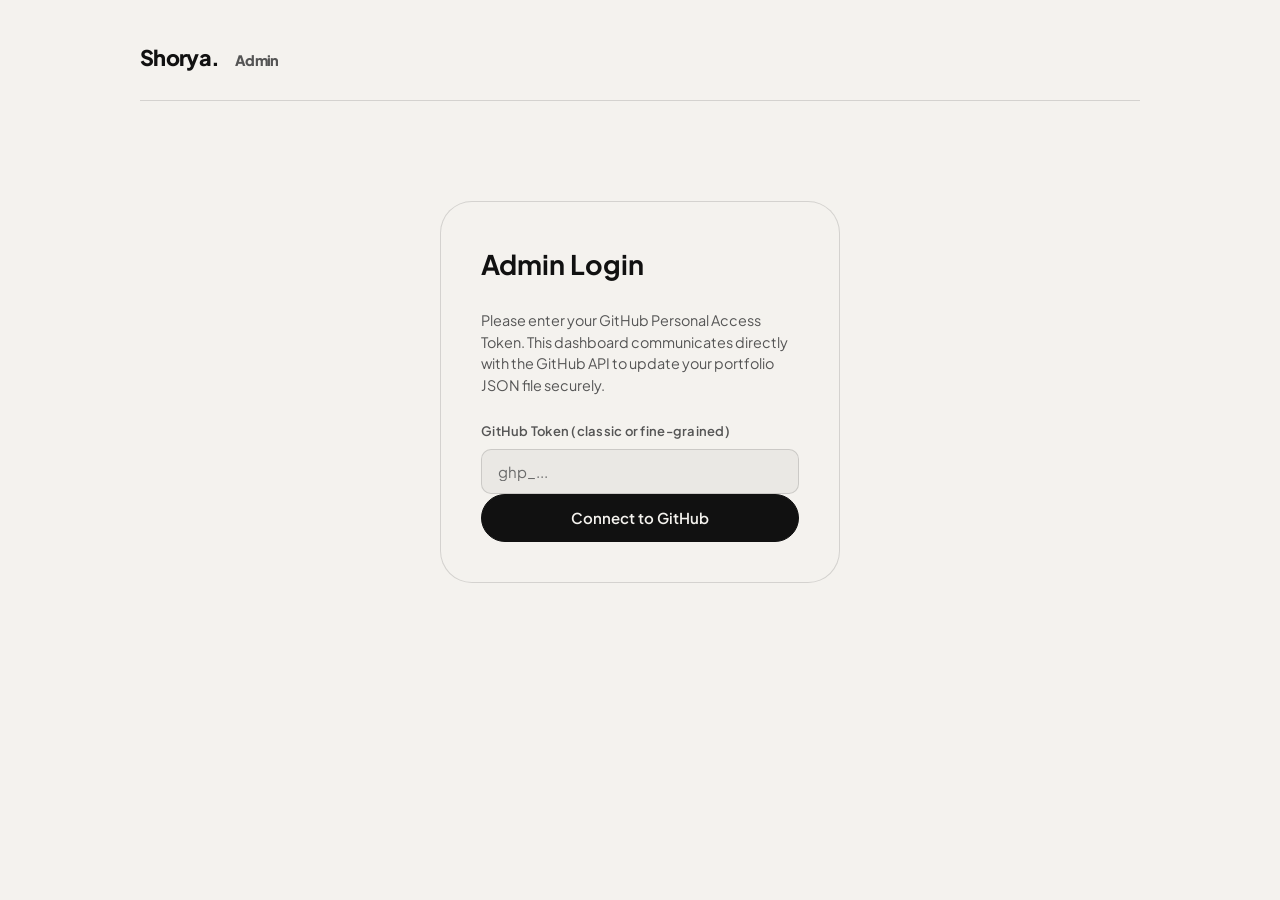
==== commit ef7a0a05: "New favicon: 'S.' in Plus Jakarta Sans on ink, no gradients; PNG + apple-touch icons Co-Authored-By:" ====
--- a/admin.html
+++ b/admin.html
@@ -3,6 +3,16 @@
 <head>
   <meta charset="UTF-8" />
   <meta name="viewport" content="width=device-width, initial-scale=1.0"/>
+
+  <!-- Google tag (gtag.js) -->
+  <script async src="https://www.googletagmanager.com/gtag/js?id=G-60S3DRZBKJ"></script>
+  <script>
+    window.dataLayer = window.dataLayer || [];
+    function gtag(){dataLayer.push(arguments);}
+    gtag('js', new Date());
+
+    gtag('config', 'G-60S3DRZBKJ');
+  </script>
   <title>Shorya. — Admin Dashboard</title>
   
   <!-- Same font and icons as main site -->
@@ -10,6 +20,11 @@
   <link rel="preconnect" href="https://fonts.gstatic.com" crossorigin>
   <link href="https://fonts.googleapis.com/css2?family=Plus+Jakarta+Sans:ital,wght@0,300;0,400;0,500;0,600;0,700;0,800;1,400;1,600&family=Inter:wght@300;400;500;600;700&family=Space+Mono:ital,wght@0,400;0,700;1,400&display=swap" rel="stylesheet">
   <link rel="stylesheet" href="https://cdnjs.cloudflare.com/ajax/libs/font-awesome/6.4.0/css/all.min.css">
+  
+  <!-- Favicon -->
+  <link rel="icon" type="image/svg+xml" href="favicon.svg?v=2" />
+  <link rel="icon" type="image/png" sizes="32x32" href="favicon-32.png?v=2" />
+  <link rel="apple-touch-icon" sizes="180x180" href="apple-touch-icon.png?v=2" />
   
   <!-- Use main styles for consistency, plus admin specific styles -->
   <link rel="stylesheet" href="styles.css">
@@ -198,7 +213,7 @@
   
   <div class="admin-container">
     <div class="admin-header">
-      <a href="index.html" class="nav-logo">Shorya. <span style="font-family: var(--font-sans); font-size: 0.9rem; font-style: normal; color: var(--text-secondary); margin-left: 12px;">Admin</span></a>
+      <a href="/" class="nav-logo">Shorya. <span style="font-family: var(--font-sans); font-size: 0.9rem; font-style: normal; color: var(--text-secondary); margin-left: 12px;">Admin</span></a>
       <div id="user-controls" style="display: none;">
         <button id="logoutBtn" class="contact-link" style="padding: 4px 12px; margin: 0; background: none; border: 1px solid var(--border);">Logout</button>
       </div>
@@ -227,10 +242,12 @@
       <div class="admin-filter-tabs" id="adminFilterTabs">
         <button class="admin-tab-btn active" data-filter="all">All</button>
         <button class="admin-tab-btn" data-filter="saas">SaaS &amp; AI</button>
-        <button class="admin-tab-btn" data-filter="fashion">Interior &amp; Luxury</button>
-        <button class="admin-tab-btn" data-filter="beauty">Fashion &amp; Lifestyle</button>
-        <button class="admin-tab-btn" data-filter="education">Education &amp; B2B</button>
-        <button class="admin-tab-btn" data-filter="branding">Branding</button>
+        <button class="admin-tab-btn" data-filter="interior">Interior &amp; Decor</button>
+        <button class="admin-tab-btn" data-filter="fashion">Fashion &amp; Luxury</button>
+        <button class="admin-tab-btn" data-filter="beauty">Wellness &amp; Beauty</button>
+        <button class="admin-tab-btn" data-filter="education">Education &amp; EdTech</button>
+        <button class="admin-tab-btn" data-filter="b2b">B2B &amp; Enterprise</button>
+        <button class="admin-tab-btn" data-filter="branding">Media</button>
       </div>
 
       <div class="project-list" id="projectList">
@@ -256,11 +273,13 @@
           <div class="form-group">
             <label class="form-label">Category</label>
             <select id="editCategory" class="form-select" required>
-              <option value="saas">SaaS & AI</option>
-              <option value="fashion">Interior &amp; Luxury</option>
-              <option value="beauty">Fashion &amp; Lifestyle</option>
-              <option value="education">Education & B2B</option>
-              <option value="branding">Branding</option>
+              <option value="saas">SaaS &amp; AI</option>
+              <option value="interior">Interior &amp; Decor</option>
+              <option value="fashion">Fashion &amp; Luxury</option>
+              <option value="beauty">Wellness &amp; Beauty</option>
+              <option value="education">Education &amp; EdTech</option>
+              <option value="b2b">B2B &amp; Enterprise</option>
+              <option value="branding">Media</option>
             </select>
           </div>
         </div>
--- a/styles.css
+++ b/styles.css
@@ -8,39 +8,37 @@
 
 /* ---------- CSS VARIABLES ---------- */
 :root {
-  /* Background Layers — pure blacks */
-  --bg-base:       #000000;
-  --bg-surface:    #0A0A0A;
-  --bg-elevated:   #111111;
-  --bg-card:       rgba(255, 255, 255, 0.04);
-  --bg-card-hover: rgba(255, 255, 255, 0.07);
-
-  /* Primary accent — White */
-  --violet:        #FFFFFF;
-  --violet-light:  #E8E8E8;
-  --violet-dim:    rgba(255, 255, 255, 0.08);
-  --violet-glow:   rgba(255, 255, 255, 0.15);
-
-  /* Secondary — Light gray */
-  --amber:         #CCCCCC;
-  --amber-light:   #E0E0E0;
-  --amber-dim:     rgba(255, 255, 255, 0.06);
-
-  /* Tertiary — Mid gray */
-  --cyan:          #AAAAAA;
-  --cyan-dim:      rgba(255, 255, 255, 0.06);
+  /* Background Layers — warm paper */
+  --bg-base:       #F4F2EE;
+  --bg-surface:    #EDEAE4;
+  --bg-elevated:   #E5E1D9;
+  --bg-card:       rgba(17, 17, 17, 0.03);
+  --bg-card-hover: rgba(17, 17, 17, 0.06);
+
+  /* Primary accent — ink */
+  --violet:        #111111;
+  --violet-light:  #111111;
+  --violet-dim:    rgba(17, 17, 17, 0.06);
+  --violet-glow:   rgba(17, 17, 17, 0.12);
+
+  /* Secondary */
+  --amber:         #333333;
+  --amber-light:   #222222;
+  --amber-dim:     rgba(17, 17, 17, 0.05);
+
+  /* Tertiary */
+  --cyan:          #555555;
+  --cyan-dim:      rgba(17, 17, 17, 0.05);
 
   /* Text */
-  --text-primary:  #FFFFFF;
-  --text-secondary:#999999;
-  --text-muted:    #555555;
-
-  /* Borders — subtle gray hairlines */
-  --border:        rgba(255, 255, 255, 0.1);
-  --border-violet: rgba(255, 255, 255, 0.2);
-  --border-amber:  rgba(255, 255, 255, 0.12);
-
-
+  --text-primary:  #111111;
+  --text-secondary:#555555;
+  --text-muted:    #6B6B6B;
+
+  /* Borders — ink hairlines */
+  --border:        rgba(17, 17, 17, 0.14);
+  --border-violet: rgba(17, 17, 17, 0.25);
+  --border-amber:  rgba(17, 17, 17, 0.16);
 
   /* Shape tokens — M3 inspired, Jasper-friendly */
   --radius-xs:     6px;
@@ -70,6 +68,8 @@
 html {
   scroll-behavior: smooth;
   font-size: 16px;
+  overflow-x: hidden !important;
+  max-width: 100vw !important;
 }
 
 body {
@@ -79,7 +79,9 @@
   font-size: 18px;
   line-height: 1.65;
   font-weight: 400;
-  overflow-x: hidden;
+  overflow-x: hidden !important;
+  max-width: 100vw !important;
+  width: 100%;
   -webkit-font-smoothing: antialiased;
   -moz-osx-font-smoothing: grayscale;
 }
@@ -93,13 +95,13 @@
 ::-webkit-scrollbar-thumb { background: var(--violet); border-radius: 2px; }
 
 /* ---------- SELECTION ---------- */
-::selection { background: var(--violet); color: #000; }
-::-moz-selection { background: var(--violet); color: #000; }
+::selection { background: var(--violet); color: #F4F2EE; }
+::-moz-selection { background: var(--violet); color: #F4F2EE; }
 
 /* ---------- UTILITY ---------- */
 .container {
   width: 100%;
-  max-width: 1200px;
+  max-width: 1400px;
   margin: 0 auto;
   padding: 0 48px;
 }
@@ -142,7 +144,7 @@
 
 .section-divider {
   height: 1px;
-  background: linear-gradient(to right, transparent, var(--border) 20%, var(--border) 80%, transparent);
+  background: var(--border);
 }
 
 /* ---------- ACCENT TEXT ---------- */
@@ -156,16 +158,16 @@
   display: flex;
   align-items: center;
   justify-content: space-between;
-  padding: 20px max(48px, calc(50vw - 552px));
+  padding: 20px max(48px, calc(50vw - 652px));
   transition: var(--transition);
 }
 
 .nav.scrolled {
-  background: rgba(6, 6, 15, 0.85);
+  background: rgba(244, 242, 238, 0.85);
   backdrop-filter: blur(24px);
   -webkit-backdrop-filter: blur(24px);
   border-bottom: 1px solid var(--border);
-  padding: 14px max(48px, calc(50vw - 552px));
+  padding: 14px max(48px, calc(50vw - 652px));
 }
 
 .nav-logo {
@@ -198,23 +200,23 @@
 
 .nav-link:hover {
   color: var(--text-primary);
-  background: rgba(255,255,255,0.06);
+  background: rgba(17, 17, 17,0.06);
 }
 
 .nav-cta {
   background: var(--violet);
-  color: #000;
+  color: #F4F2EE;
   font-size: 0.875rem;
   font-weight: 600;
   padding: 10px 22px;
   border-radius: var(--radius-full);
   transition: var(--transition);
-  box-shadow: 0 0 20px rgba(255,255,255,0.3);
+  box-shadow: none;
 }
 
 .nav-cta:hover {
   background: var(--violet-light);
-  box-shadow: 0 0 32px rgba(255,255,255,0.5);
+  box-shadow: none;
   transform: translateY(-1px);
 }
 
@@ -234,147 +236,15 @@
   transition: var(--transition);
 }
 
-/* ---------- HERO SECTION ---------- */
-#hero {
-  min-height: 100vh;
-  display: flex;
-  align-items: center;
-  padding: 120px 0 80px;
-  position: relative;
-  overflow: hidden;
-}
-
-
-/* Hero split layout */
-.hero-inner {
-  display: grid;
-  grid-template-columns: 1fr 420px;
-  gap: 64px;
-  align-items: center;
-  width: 100%;
-}
-
-/* Glowing orbs — Jasper signature */
-.hero-blob {
-  position: absolute;
-  border-radius: 50%;
-  filter: blur(120px);
-  pointer-events: none;
-  animation: drift 12s ease-in-out infinite alternate;
-}
-
-.hero-blob-1 {
-  width: 700px; height: 700px;
-  background: radial-gradient(circle, rgba(255,255,255,0.22) 0%, transparent 70%);
-  top: -200px; left: -200px;
-  animation-duration: 14s;
-}
-
-.hero-blob-2 {
-  width: 500px; height: 500px;
-  background: radial-gradient(circle, rgba(255,255,255,0.12) 0%, transparent 70%);
-  bottom: -100px; right: -100px;
-  animation-duration: 10s;
-  animation-direction: alternate-reverse;
-}
-
-.hero-blob-3 {
-  width: 400px; height: 400px;
-  background: radial-gradient(circle, rgba(255,255,255,0.08) 0%, transparent 70%);
-  top: 50%; left: 50%;
-  transform: translate(-50%, -50%);
-  animation-duration: 18s;
-}
-
-@keyframes drift {
-  0%   { transform: translate(0, 0) scale(1); }
-  50%  { transform: translate(30px, -20px) scale(1.05); }
-  100% { transform: translate(-20px, 30px) scale(0.95); }
-}
-
-/* Hero Badge */
-.hero-badge {
-  display: inline-flex;
-  align-items: center;
-  gap: 8px;
-  background: rgba(74, 222, 128, 0.1);
-  border: 1px solid rgba(74, 222, 128, 0.3);
-  color: #4ade80;
-  font-size: 0.8125rem;
-  font-weight: 600;
-  padding: 8px 16px;
-  border-radius: var(--radius-full);
-  margin-bottom: 28px;
-  width: fit-content;
-}
-
-.hero-badge-dot {
-  width: 7px; height: 7px;
-  background: #4ade80;
-  border-radius: 50%;
-  box-shadow: 0 0 8px #4ade80;
-  animation: pulse 2.5s ease-in-out infinite;
-}
-
-@keyframes pulse {
-  0%, 100% { opacity: 1; transform: scale(1); }
-  50% { opacity: 0.6; transform: scale(0.85); }
-}
-
-/* Hero Title */
-.hero-title {
-  font-family: var(--font-display);
-  font-size: clamp(1.8rem, 4vw, 3.2rem);
-  font-weight: 800;
-  line-height: 1.1;
-  letter-spacing: -0.035em;
-  color: var(--text-primary);
-  margin-bottom: 20px;
-}
-
-.hero-title .line-2 {
-  color: var(--text-secondary);
-  font-weight: 600;
-  font-style: normal;
-}
-
-/* Gradient text span */
-.hero-title .accent {
-  background: linear-gradient(135deg, var(--violet-light) 0%, var(--cyan) 100%);
-  -webkit-background-clip: text;
-  -webkit-text-fill-color: transparent;
-  background-clip: text;
-}
-
-.hero-description {
-  font-size: 1.125rem;
-  color: var(--text-secondary);
-  max-width: 520px;
-  line-height: 1.75;
-  margin-bottom: 36px;
-}
-
-.hero-description strong {
-  color: var(--text-primary);
-  font-weight: 600;
-}
-
-/* Hero Buttons */
-.hero-actions {
-  display: flex;
-  align-items: center;
-  gap: 16px;
-  margin-bottom: 52px;
-  flex-wrap: wrap;
-}
-
+/* ---------- BUTTONS ---------- */
 .btn-primary {
   display: inline-flex;
+  min-height: 48px;
   align-items: center;
   justify-content: center;
   gap: 8px;
   background: var(--violet);
-  color: #000;
+  color: #F4F2EE;
   font-family: var(--font-display);
   font-size: 0.9375rem;
   font-weight: 600;
@@ -382,18 +252,18 @@
   border-radius: var(--radius-full);
   border: 1px solid var(--violet);
   transition: var(--transition);
-  box-shadow: 0 0 32px rgba(255,255,255,0.35), 0 4px 20px rgba(0,0,0,0.3);
+  box-shadow: none;
   text-decoration: none;
   line-height: 1.2;
   box-sizing: border-box;
 }
 
 .btn-primary:hover {
-  background: var(--violet-light);
-  border-color: var(--violet-light);
-  box-shadow: 0 0 48px rgba(255,255,255,0.55), 0 8px 30px rgba(0,0,0,0.3);
-  transform: translateY(-2px);
-  color: #000;
+  background: var(--violet);
+  border-color: var(--violet);
+  box-shadow: none;
+  color: #F4F2EE;
+  opacity: 0.88;
 }
 
 .btn-secondary,
@@ -403,13 +273,13 @@
   justify-content: center;
   gap: 8px;
   background: transparent;
-  color: #ffffff;
+  color: #111111;
   font-family: var(--font-display);
   font-size: 0.9375rem;
   font-weight: 600;
   padding: 14px 28px;
   border-radius: var(--radius-full);
-  border: 1px solid rgba(255, 255, 255, 0.8);
+  border: 1px solid rgba(17, 17, 17, 0.8);
   transition: var(--transition);
   text-decoration: none;
   line-height: 1.2;
@@ -418,10 +288,9 @@
 
 .btn-secondary:hover,
 .btn-outline:hover {
-  border-color: #ffffff;
-  background: rgba(255, 255, 255, 0.12);
-  color: #ffffff;
-  transform: translateY(-2px);
+  border-color: #111111;
+  background: rgba(17, 17, 17, 0.12);
+  color: #111111;
 }
 
 .btn-sm {
@@ -429,161 +298,213 @@
   font-size: 0.875rem;
 }
 
-/* Hero Stats */
-.hero-stats {
-  display: flex;
-  gap: 40px;
+
+/* ---------- HERO SECTION (editorial) ---------- */
+#hero {
+  position: relative;
+  padding: 148px 0 96px;
+}
+
+.hero-badge {
+  display: inline-flex;
+  align-items: center;
+  gap: 8px;
+  background: transparent;
+  border: 1px solid var(--border-violet);
+  color: var(--text-primary);
+  font-size: 0.875rem;
+  font-weight: 500;
+  padding: 8px 16px;
+  border-radius: var(--radius-full);
+  margin-bottom: 32px;
+  width: fit-content;
+}
+.hero-badge-dot {
+  width: 8px; height: 8px;
+  background: #16a34a;
+  border-radius: 50%;
+}
+
+.hero-title {
+  font-family: var(--font-display);
+  font-size: clamp(3.75rem, 11.5vw, 10.5rem);
+  line-height: 0.92;
+  font-weight: 800;
+  letter-spacing: -0.055em;
+  color: var(--text-primary);
+  margin: 0;
+}
+
+.hero-intro {
+  display: flex;
+  justify-content: space-between;
+  align-items: flex-end;
   flex-wrap: wrap;
-}
-
-.hero-stat {}
-
-.hero-stat-num {
-  font-family: var(--font-display);
-  font-size: 1.75rem;
-  font-weight: 800;
-  color: var(--text-primary);
-  line-height: 1;
-  letter-spacing: -0.03em;
-}
-
-.hero-stat-num .accent {
-  color: var(--amber);
-  -webkit-text-fill-color: var(--amber);
-  background: none;
-}
-
-.hero-stat-label {
+  gap: 40px 64px;
+  margin-top: 48px;
+  padding-top: 32px;
+  border-top: 1px solid var(--text-primary);
+}
+.hero-intro-text {
+  flex: 1 1 480px;
+  max-width: 640px;
+  display: flex;
+  flex-direction: column;
+  gap: 28px;
+}
+.hero-description {
+  font-size: 1.3rem;
+  line-height: 1.55;
+  color: #333333;
+  margin: 0;
+}
+.hero-actions {
+  display: flex;
+  flex-wrap: wrap;
+  gap: 14px;
+}
+.hero-photo {
+  margin: 56px 0 0;
+  height: clamp(280px, 38vw, 560px);
+  border-radius: 4px;
+  overflow: hidden;
+  background: var(--bg-elevated);
+}
+.hero-photo img {
+  width: 100%;
+  height: 100%;
+  object-fit: cover;
+  object-position: center center;
+  display: block;
+}
+
+.hero-services {
+  display: grid;
+  grid-template-columns: repeat(3, minmax(0, 1fr));
+  gap: 48px;
+  margin-top: 72px;
+}
+.hero-service {
+  border-top: 1px solid var(--text-primary);
+  padding-top: 24px;
+  display: flex;
+  flex-direction: column;
+  gap: 14px;
+}
+.hero-service-num {
+  font-family: 'Space Mono', monospace;
   font-size: 0.8125rem;
   color: var(--text-muted);
-  margin-top: 4px;
-}
-
-/* Hero Photo */
-.hero-photo-wrap {
+}
+.hero-service h3 {
+  font-family: var(--font-display);
+  font-size: 2.1rem;
+  font-weight: 700;
+  letter-spacing: -0.02em;
+  margin: 0;
+}
+.hero-service p {
+  font-size: 1.0625rem;
+  line-height: 1.6;
+  color: #444444;
+  margin: 0;
+}
+
+@media (max-width: 768px) {
+  #hero { padding: 112px 0 64px; }
+  .hero-intro { margin-top: 32px; padding-top: 24px; }
+  .hero-description { font-size: 1.1rem; }
+  .hero-photo { margin-top: 40px; }
+  .hero-services { grid-template-columns: 1fr; gap: 32px; margin-top: 48px; }
+  .hero-service h3 { font-size: 1.75rem; }
+}
+
+/* Editorial headings */
+.section-title { font-weight: 700 !important; letter-spacing: -0.035em !important; }
+
+/* ---------- ABOUT SECTION ---------- */
+#about {
+  padding: 100px 0;
   position: relative;
-  flex-shrink: 0;
-}
-
-.hero-photo-frame {
+}
+
+.about-grid {
+  display: grid;
+  grid-template-columns: 420px 1fr;
+  gap: 64px;
+  align-items: start;
+  margin-top: 52px;
+}
+
+.about-photo-col {
+  position: sticky;
+  top: 100px;
+}
+
+.about-photo-wrap {
   position: relative;
   border-radius: var(--radius-xl);
   overflow: hidden;
   aspect-ratio: 4/5;
   max-height: 560px;
-  box-shadow: 0 0 0 1px rgba(255,255,255,0.2), 0 32px 80px rgba(0,0,0,0.5);
-}
-
-.hero-photo-frame img {
-  width: 100%; height: 100%;
+  box-shadow: none;
+  background: var(--bg-surface);
+}
+
+.about-slides-track {
+  position: relative;
+  width: 100%;
+  height: 100%;
+}
+
+.about-slide {
+  position: absolute;
+  inset: 0;
+  width: 100%;
+  height: 100%;
   object-fit: cover;
   object-position: center top;
-  transition: transform 0.6s var(--ease-out);
-}
-
-.hero-photo-frame:hover img { transform: scale(1.04); }
-
-/* Violet glow border on photo */
-.hero-photo-frame::before {
-  content: '';
+  opacity: 0;
+  transition: opacity 0.8s cubic-bezier(0.16, 1, 0.3, 1), transform 0.8s cubic-bezier(0.16, 1, 0.3, 1);
+  transform: scale(1.04);
+}
+
+.about-slide.active {
+  opacity: 1;
+  transform: scale(1);
+  z-index: 1;
+}
+
+.about-slider-dots {
   position: absolute;
-  inset: 0;
-  border-radius: var(--radius-xl);
-  background: linear-gradient(135deg, rgba(255,255,255,0.2) 0%, transparent 60%);
-  z-index: 2;
-  pointer-events: none;
-}
-
-/* Bottom fade */
-.hero-photo-frame::after {
-  content: '';
-  position: absolute;
-  bottom: 0; left: 0; right: 0;
-  height: 40%;
-  background: linear-gradient(to top, rgba(6,6,15,0.75) 0%, transparent 100%);
-  z-index: 1;
-  pointer-events: none;
-}
-
-/* Photo badge */
-.hero-photo-badge {
-  position: absolute;
-  bottom: 24px; left: 24px;
-  z-index: 3;
-  background: rgba(6,6,15,0.8);
-  backdrop-filter: blur(16px);
-  -webkit-backdrop-filter: blur(16px);
-  border: 1px solid rgba(255,255,255,0.25);
-  border-radius: var(--radius-md);
-  padding: 12px 16px;
-  display: flex;
-  align-items: center;
-  gap: 10px;
-}
-
-.hero-photo-badge-dot {
-  width: 8px; height: 8px;
-  background: #4ade80;
+  bottom: 16px;
+  left: 50%;
+  transform: translateX(-50%);
+  z-index: 10;
+  display: flex;
+  gap: 8px;
+  padding: 6px 12px;
+  background: rgba(244, 242, 238, 0.45);
+  backdrop-filter: blur(12px);
+  -webkit-backdrop-filter: blur(12px);
+  border-radius: var(--radius-full);
+  border: 1px solid rgba(17, 17, 17, 0.15);
+}
+
+.about-slider-dots .dot {
+  width: 8px;
+  height: 8px;
   border-radius: 50%;
-  box-shadow: 0 0 10px rgba(74,222,128,0.6);
-  flex-shrink: 0;
-  animation: pulse 2s ease-in-out infinite;
-}
-
-.hero-photo-badge-text {
-  font-size: 0.8125rem;
-  font-weight: 600;
-  color: var(--text-primary);
-  line-height: 1.2;
-}
-
-.hero-photo-badge-sub {
-  font-size: 0.6875rem;
-  color: var(--text-muted);
-}
-
-/* ---------- ABOUT SECTION ---------- */
-#about {
-  padding: 100px 0;
-  position: relative;
-}
-
-.about-grid {
-  display: grid;
-  grid-template-columns: 360px 1fr;
-  gap: 72px;
-  align-items: start;
-  margin-top: 60px;
-}
-
-.about-photo-col {
-  position: sticky;
-  top: 100px;
-}
-
-.about-photo-wrap {
-  position: relative;
-  border-radius: var(--radius-xl);
-  overflow: hidden;
-  aspect-ratio: 3/4;
-  box-shadow: 0 0 0 1px rgba(255,255,255,0.15), 0 24px 60px rgba(0,0,0,0.4);
-}
-
-.about-photo-wrap img {
-  width: 100%; height: 100%;
-  object-fit: cover;
-  object-position: center top;
-  transition: transform 0.6s var(--ease-out);
-}
-
-.about-photo-wrap:hover img { transform: scale(1.04); }
-
-.about-photo-wrap::after {
-  content: '';
-  position: absolute;
-  inset: 0;
-  background: linear-gradient(135deg, rgba(255,255,255,0.1) 0%, transparent 50%);
-  pointer-events: none;
+  background: rgba(17, 17, 17, 0.4);
+  cursor: pointer;
+  transition: all 0.3s ease;
+}
+
+.about-slider-dots .dot.active {
+  background: #111111;
+  width: 20px;
+  border-radius: 4px;
+  box-shadow: none;
 }
 
 .about-photo-caption {
@@ -605,7 +526,7 @@
 }
 
 .about-text {
-  margin-bottom: 40px;
+  margin-bottom: 24px;
 }
 
 .about-text p {
@@ -618,26 +539,82 @@
 .about-text p:last-child { margin-bottom: 0; }
 
 .about-text strong {
-  color: var(--text-primary);
+  color: inherit;
+  font-weight: inherit;
+}
+
+/* Bio Highlights Grid */
+.about-highlights {
+  display: grid;
+  grid-template-columns: repeat(4, 1fr);
+  gap: 12px;
+  margin-top: 24px;
+  margin-bottom: 28px;
+}
+
+.highlight-card {
+  background: rgba(17, 17, 17, 0.03);
+  border: 1px solid rgba(17, 17, 17, 0.08);
+  border-radius: var(--radius-lg);
+  padding: 16px 12px;
+  text-align: center;
+  transition: all 0.25s ease;
+}
+
+.highlight-card:hover {
+  background: rgba(17, 17, 17, 0.06);
+  border-color: rgba(17, 17, 17, 0.18);
+  transform: translateY(-2px);
+}
+
+.highlight-num {
+  font-family: var(--font-heading);
+  font-size: 1.35rem;
+  font-weight: 800;
+  color: #111111;
+  letter-spacing: -0.02em;
+  margin-bottom: 4px;
+}
+
+.highlight-label {
+  font-size: 0.725rem;
   font-weight: 600;
-}
-
-/* Skills grid */
+  color: var(--text-muted);
+  text-transform: uppercase;
+  letter-spacing: 0.05em;
+}
+
+/* Structured Glassmorphic Skills Box */
+.skills-container {
+  background: rgba(17, 17, 17, 0.025);
+  border: 1px solid rgba(17, 17, 17, 0.09);
+  border-radius: var(--radius-xl);
+  padding: 28px 32px;
+  backdrop-filter: blur(16px);
+  -webkit-backdrop-filter: blur(16px);
+  box-shadow: none;
+}
+
 .skills-grid {
   display: grid;
   grid-template-columns: 1fr;
-  gap: 32px;
-}
-
-.skill-category {}
+  gap: 24px;
+}
 
 .skill-cat-title {
+  display: flex;
+  align-items: center;
+  gap: 8px;
   font-size: 0.8125rem;
-  font-weight: 600;
-  color: var(--text-muted);
+  font-weight: 700;
+  color: var(--violet-light);
   text-transform: uppercase;
   letter-spacing: 0.08em;
   margin-bottom: 12px;
+}
+
+.skill-cat-title i {
+  font-size: 0.875rem;
 }
 
 .skill-pills {
@@ -650,17 +627,20 @@
   font-size: 0.8125rem;
   font-weight: 500;
   color: var(--text-secondary);
-  background: rgba(255,255,255,0.08);
-  border: 1px solid rgba(255,255,255,0.18);
-  padding: 5px 13px;
+  background: rgba(17, 17, 17, 0.05);
+  border: 1px solid rgba(17, 17, 17, 0.1);
+  padding: 6px 14px;
   border-radius: var(--radius-full);
-  transition: var(--transition);
+  transition: all 0.25s cubic-bezier(0.16, 1, 0.3, 1);
+  backdrop-filter: blur(8px);
 }
 
 .skill-pill:hover {
-  background: rgba(255,255,255,0.16);
-  border-color: rgba(255,255,255,0.4);
-  color: var(--violet-light);
+  background: rgba(17, 17, 17, 0.12);
+  border-color: rgba(17, 17, 17, 0.3);
+  color: #111111;
+  transform: translateY(-2px);
+  box-shadow: none;
 }
 
 /* ---------- EXPERIENCE TIMELINE SECTION ---------- */
@@ -728,7 +708,7 @@
   letter-spacing: 0.05em;
   text-transform: uppercase;
   white-space: nowrap;
-  box-shadow: 0 4px 12px rgba(0,0,0,0.5);
+  box-shadow: none;
   margin-bottom: 32px; /* Enough space from content */
 }
 
@@ -867,7 +847,7 @@
 }
 
 .dial-item:hover::before {
-  background: rgba(255,255,255,0.5);
+  background: rgba(17, 17, 17,0.5);
 }
 
 .dial-item.active {
@@ -878,8 +858,8 @@
 }
 
 .dial-item.active::before {
-  background: #fff;
-  box-shadow: 0 0 12px rgba(255,255,255,0.6);
+  background: #111111;
+  box-shadow: none;
 }
 
 .dial-line {
@@ -906,7 +886,7 @@
 
 .dial-nav-btn:hover:not(:disabled) {
   background: var(--bg-card-hover);
-  border-color: rgba(255,255,255,0.3);
+  border-color: rgba(17, 17, 17,0.3);
 }
 
 .dial-nav-btn:disabled {
@@ -918,7 +898,7 @@
 .global-moment {
   display: grid;
   grid-template-columns: 1fr 1fr;
-  min-height: 520px;
+  min-height: 600px;
   overflow: hidden;
   position: relative;
 }
@@ -929,7 +909,7 @@
   display: flex;
   flex-direction: column;
   justify-content: center;
-  padding: 80px 72px 80px max(48px, calc(50vw - 552px));
+  padding: 80px 72px 80px max(48px, calc(50vw - 652px));
   position: relative;
   overflow: hidden;
 }
@@ -939,7 +919,7 @@
   content: '';
   position: absolute;
   width: 400px; height: 400px;
-  background: radial-gradient(circle, rgba(255,255,255,0.14) 0%, transparent 70%);
+  background: none;
   top: -100px; left: -100px;
   pointer-events: none;
 }
@@ -950,7 +930,7 @@
   position: absolute;
   right: 0; top: 10%; bottom: 10%;
   width: 1px;
-  background: linear-gradient(to bottom, transparent, rgba(255,255,255,0.4), transparent);
+  background: rgba(17, 17, 17,0.15);
 }
 
 .global-moment-label {
@@ -1042,7 +1022,7 @@
   position: absolute;
   top: 0; left: 0;
   width: 120px; height: 100%;
-  background: linear-gradient(to right, var(--bg-surface), transparent);
+  background: none;
   z-index: 1;
   pointer-events: none;
 }
@@ -1052,10 +1032,10 @@
   position: absolute;
   bottom: 24px; right: 24px;
   z-index: 2;
-  background: rgba(6,6,15,0.82);
+  background: rgba(244, 242, 238,0.82);
   backdrop-filter: blur(14px);
   -webkit-backdrop-filter: blur(14px);
-  border: 1px solid rgba(255,255,255,0.22);
+  border: 1px solid rgba(17, 17, 17,0.22);
   border-radius: var(--radius-sm);
   padding: 10px 16px;
   font-size: 0.8rem;
@@ -1069,8 +1049,21 @@
 
 /* Responsive */
 @media (max-width: 900px) {
-  .global-moment { grid-template-columns: 1fr; }
-  .global-moment-photo { height: 340px; }
+  .global-moment { grid-template-columns: 1fr !important; }
+  .global-moment-photo {
+    width: 100% !important;
+    height: 560px !important;
+    aspect-ratio: unset !important;
+    max-height: none !important;
+    min-height: 0 !important;
+    overflow: hidden !important;
+  }
+  .global-moment-photo img {
+    width: 100% !important;
+    height: 100% !important;
+    object-fit: cover !important;
+    object-position: center 20% !important;
+  }
   .global-moment-photo::before { display: none; }
   .global-moment-content { padding: 56px 32px; }
   .global-moment-stats { gap: 24px; }
@@ -1082,40 +1075,104 @@
   position: relative;
 }
 
-/* ── Filter Tabs ── */
-.portfolio-tabs {
-  display: flex;
-  gap: 6px;
-  flex-wrap: wrap;
-  margin-top: 36px;
-  margin-bottom: 48px;
-  padding: 6px;
-  background: rgba(255,255,255,0.03);
-  border: 1px solid var(--border);
-  border-radius: var(--radius-full);
-  width: fit-content;
+/* ── Portfolio 2-Column Sidebar Layout ── */
+.portfolio-layout {
+  display: grid;
+  grid-template-columns: 280px 1fr;
+  gap: 48px;
+  align-items: start;
+}
+
+.portfolio-sidebar {
+  position: relative;
+}
+
+.portfolio-sidebar-sticky {
+  position: sticky;
+  top: 96px;
+  display: flex;
+  flex-direction: column;
+}
+
+/* Vertical Category Filter List */
+.portfolio-filters {
+  display: flex;
+  flex-direction: column;
+  gap: 4px;
+  width: 100%;
+  margin: 0;
+  padding: 0;
+  background: transparent;
+  border: none;
 }
 
 .tab-btn {
-  font-family: var(--font-display);
+  display: flex;
+  align-items: center;
+  justify-content: space-between;
+  width: 100%;
+  text-align: left;
+  font-family: var(--font-sans);
   font-size: 0.875rem;
+  font-weight: 500;
+  color: var(--text-secondary);
+  background: transparent;
+  border: 1px solid transparent;
+  cursor: pointer;
+  padding: 9px 12px;
+  border-radius: var(--radius-md);
+  transition: all 0.2s ease;
+  white-space: nowrap;
+}
+
+.tab-btn:hover {
+  color: var(--text-primary);
+  background: rgba(17, 17, 17, 0.04);
+  border-color: rgba(17, 17, 17, 0.08);
+}
+
+.tab-btn.active {
+  background: rgba(17, 17, 17, 0.08);
+  color: #111111;
+  font-weight: 600;
+  border-color: rgba(17, 17, 17, 0.2);
+  box-shadow: none;
+}
+
+.tab-count {
+  font-size: 0.725rem;
   font-weight: 600;
   color: var(--text-muted);
-  background: transparent;
-  border: none;
-  cursor: pointer;
-  padding: 8px 20px;
+  background: rgba(17, 17, 17, 0.06);
+  padding: 2px 8px;
   border-radius: var(--radius-full);
-  transition: var(--transition);
-  white-space: nowrap;
-}
-
-.tab-btn:hover { color: var(--text-primary); }
-
-.tab-btn.active {
-  background: #fff;
-  color: #000;
-  box-shadow: 0 0 20px rgba(255,255,255,0.4);
+}
+
+.tab-btn.active .tab-count {
+  color: #111111;
+  background: var(--violet-dim);
+}
+
+@media (max-width: 992px) {
+  .portfolio-layout {
+    grid-template-columns: 1fr;
+    gap: 32px;
+  }
+  .portfolio-sidebar-sticky {
+    position: static;
+  }
+  .portfolio-filters {
+    flex-direction: row;
+    flex-wrap: wrap;
+    gap: 8px;
+  }
+  .tab-btn {
+    width: auto;
+    border-radius: var(--radius-full);
+    padding: 8px 16px;
+    border-color: rgba(17, 17, 17,0.1);
+    background: rgba(17, 17, 17,0.03);
+  }
 }
 
 /* ── Portfolio Grid ── */
@@ -1140,7 +1197,7 @@
   position: absolute;
   inset: 0;
   border-radius: var(--radius-lg);
-  background: linear-gradient(135deg, rgba(255,255,255,0.06) 0%, transparent 60%);
+  background: none;
   opacity: 0;
   transition: opacity 0.4s ease;
   pointer-events: none;
@@ -1148,9 +1205,9 @@
 }
 
 .project-card:hover {
-  border-color: rgba(255,255,255,0.35);
+  border-color: rgba(17, 17, 17,0.35);
   transform: translateY(-6px);
-  box-shadow: 0 24px 60px rgba(0,0,0,0.4), 0 0 0 1px rgba(255,255,255,0.2);
+  box-shadow: none;
 }
 
 .project-card:hover::before { opacity: 1; }
@@ -1163,8 +1220,21 @@
 .project-thumb {
   position: relative;
   width: 100%;
-  height: 280px;
+  aspect-ratio: 7 / 5;
   overflow: hidden;
+  background: var(--bg-surface);
+}
+
+.project-thumb img {
+  width: 100%;
+  height: 100%;
+  object-fit: cover !important;
+  object-position: center top !important;
+  transition: transform 0.5s var(--ease-out);
+}
+
+.project-card:hover .project-thumb img {
+  transform: scale(1.05);
 }
 
 .project-thumb-placeholder {
@@ -1177,31 +1247,12 @@
   font-size: 1rem;
   font-weight: 800;
   letter-spacing: 0.12em;
-  color: rgba(255,255,255,0.18);
-  background: linear-gradient(135deg, rgba(255,255,255,0.15) 0%, rgba(255,255,255,0.08) 100%);
+  color: rgba(17, 17, 17,0.18);
+  background: rgba(17, 17, 17,0.1);
   transition: transform 0.5s var(--ease-out);
 }
 
 /* Per-project thumb colors */
-#card-allsteps      .project-thumb-placeholder { background: linear-gradient(135deg, rgba(255,255,255,0.25) 0%, rgba(255,255,255,0.1) 100%); }
-#card-emendo        .project-thumb-placeholder { background: linear-gradient(135deg, rgba(255,255,255,0.2) 0%, rgba(255,255,255,0.1) 100%); }
-#card-flickplex     .project-thumb-placeholder { background: linear-gradient(135deg, rgba(255,255,255,0.18) 0%, rgba(255,255,255,0.12) 100%); }
-#card-farmsnation   .project-thumb-placeholder { background: linear-gradient(135deg, rgba(74,222,128,0.15) 0%, rgba(255,255,255,0.1) 100%); }
-#card-krbnyc        .project-thumb-placeholder { background: linear-gradient(135deg, rgba(255,255,255,0.22) 0%, rgba(200,100,50,0.12) 100%); }
-#card-harbinger     .project-thumb-placeholder { background: linear-gradient(135deg, rgba(180,140,90,0.2) 0%, rgba(255,255,255,0.1) 100%); }
-#card-tracyglover   .project-thumb-placeholder { background: linear-gradient(135deg, rgba(220,180,120,0.2) 0%, rgba(255,255,255,0.08) 100%); }
-#card-schoellkopf   .project-thumb-placeholder { background: linear-gradient(135deg, rgba(150,120,80,0.2) 0%, rgba(180,150,100,0.1) 100%); }
-#card-jiacollection .project-thumb-placeholder { background: linear-gradient(135deg, rgba(220,150,200,0.2) 0%, rgba(255,255,255,0.1) 100%); }
-#card-protectmyshoes .project-thumb-placeholder { background: linear-gradient(135deg, rgba(100,200,255,0.15) 0%, rgba(255,255,255,0.1) 100%); }
-#card-paloma        .project-thumb-placeholder { background: linear-gradient(135deg, rgba(255,180,180,0.18) 0%, rgba(220,150,180,0.1) 100%); }
-#card-setaskin      .project-thumb-placeholder { background: linear-gradient(135deg, rgba(200,240,255,0.15) 0%, rgba(255,255,255,0.08) 100%); }
-#card-ufv           .project-thumb-placeholder { background: linear-gradient(135deg, rgba(100,150,255,0.2) 0%, rgba(255,255,255,0.12) 100%); }
-#card-chitkara      .project-thumb-placeholder { background: linear-gradient(135deg, rgba(255,100,100,0.15) 0%, rgba(200,80,80,0.1) 100%); }
-#card-lyralab       .project-thumb-placeholder { background: linear-gradient(135deg, rgba(255,255,255,0.2) 0%, rgba(255,255,255,0.1) 100%); }
-#card-jumptech      .project-thumb-placeholder { background: linear-gradient(135deg, rgba(255,255,255,0.18) 0%, rgba(100,200,255,0.1) 100%); }
-#card-premierattire .project-thumb-placeholder { background: linear-gradient(135deg, rgba(255,255,255,0.2) 0%, rgba(200,120,50,0.1) 100%); }
-#card-politicl      .project-thumb-placeholder { background: linear-gradient(135deg, rgba(60,60,120,0.3) 0%, rgba(255,255,255,0.15) 100%); }
-#card-ayana         .project-thumb-placeholder { background: linear-gradient(135deg, rgba(180,120,200,0.2) 0%, rgba(255,255,255,0.08) 100%); }
 
 .project-card:hover .project-thumb-placeholder { transform: scale(1.06); }
 
@@ -1215,7 +1266,7 @@
   font-weight: 700;
   margin-top: 16px;
   margin-right: 24px;
-  color: #fff;
+  color: #111111;
   text-decoration: none;
   transition: var(--transition);
   position: relative;
@@ -1228,7 +1279,7 @@
   bottom: -4px;
   width: 0;
   height: 1px;
-  background: #fff;
+  background: #111111;
   transition: var(--transition);
 }
 
@@ -1258,7 +1309,7 @@
   text-transform: uppercase;
   color: var(--violet-light);
   background: var(--violet-dim);
-  border: 1px solid rgba(255,255,255,0.2);
+  border: 1px solid rgba(17, 17, 17,0.2);
   padding: 4px 12px;
   border-radius: var(--radius-full);
   margin-bottom: 12px;
@@ -1282,39 +1333,9 @@
 
 
 
-/* Portfolio filter tabs — Jasper pill style */
-.portfolio-filters {
-  display: flex;
-  gap: 8px;
-  flex-wrap: wrap;
-  margin-top: 36px;
-  margin-bottom: 48px;
-  padding: 6px;
-  background: rgba(255,255,255,0.03);
-  border: 1px solid var(--border);
-  border-radius: var(--radius-full);
-  width: fit-content;
-}
-
-.filter-btn {
-  font-family: var(--font-display);
-  font-size: 0.875rem;
-  font-weight: 600;
-  color: var(--text-muted);
-  background: transparent;
-  border: none;
-  cursor: pointer;
-  padding: 8px 20px;
-  border-radius: var(--radius-full);
-  transition: var(--transition);
-}
-
-.filter-btn:hover { color: var(--text-primary); }
-
-.filter-btn.active {
-  background: var(--violet);
-  color: #fff;
-  box-shadow: 0 0 20px rgba(255,255,255,0.4);
+/* Portfolio filter tabs — Floating Pill style cleaned up above */
+  color: #111111;
+  box-shadow: none;
 }
 
 /* Portfolio Grid */
@@ -1339,7 +1360,7 @@
   position: absolute;
   inset: 0;
   border-radius: var(--radius-lg);
-  background: linear-gradient(135deg, rgba(255,255,255,0.06) 0%, transparent 60%);
+  background: none;
   opacity: 0;
   transition: opacity 0.4s ease;
   pointer-events: none;
@@ -1347,9 +1368,9 @@
 }
 
 .project-card:hover {
-  border-color: rgba(255,255,255,0.3);
+  border-color: rgba(17, 17, 17,0.3);
   transform: translateY(-6px);
-  box-shadow: 0 24px 60px rgba(0,0,0,0.4), 0 0 0 1px rgba(255,255,255,0.2);
+  box-shadow: none;
 }
 
 .project-card:hover::before { opacity: 1; }
@@ -1361,7 +1382,7 @@
 .card-image {
   width: 100%;
   height: 220px;
-  background: linear-gradient(135deg, rgba(255,255,255,0.15) 0%, rgba(255,255,255,0.08) 100%);
+  background: rgba(17, 17, 17,0.1);
   display: flex;
   align-items: center;
   justify-content: center;
@@ -1373,7 +1394,7 @@
 
 .card-image-emoji {
   font-size: 3.5rem;
-  filter: drop-shadow(0 4px 24px rgba(255,255,255,0.3));
+  filter: drop-shadow(0 4px 24px rgba(17, 17, 17,0.3));
   transition: transform 0.4s var(--ease-out);
 }
 
@@ -1392,7 +1413,7 @@
   text-transform: uppercase;
   color: var(--violet-light);
   background: var(--violet-dim);
-  border: 1px solid rgba(255,255,255,0.2);
+  border: 1px solid rgba(17, 17, 17,0.2);
   padding: 4px 12px;
   border-radius: var(--radius-full);
   margin-bottom: 12px;
@@ -1431,7 +1452,7 @@
   font-size: 0.6875rem;
   font-weight: 500;
   color: var(--text-muted);
-  background: rgba(255,255,255,0.04);
+  background: rgba(17, 17, 17,0.04);
   border: 1px solid var(--border);
   padding: 3px 10px;
   border-radius: var(--radius-full);
@@ -1449,7 +1470,7 @@
 }
 
 .card-link:hover {
-  color: #fff;
+  color: #111111;
   gap: 10px;
 }
 
@@ -1470,7 +1491,7 @@
   width: 40px; height: 40px;
   border-radius: var(--radius-sm);
   border: 1px solid var(--border);
-  background: rgba(255,255,255,0.04);
+  background: rgba(17, 17, 17,0.04);
   color: var(--text-muted);
   display: flex;
   align-items: center;
@@ -1482,7 +1503,7 @@
 
 .pagination-btn:hover:not(:disabled) {
   color: var(--text-primary);
-  border-color: rgba(255,255,255,0.4);
+  border-color: rgba(17, 17, 17,0.4);
   background: var(--violet-dim);
 }
 
@@ -1517,15 +1538,15 @@
 
 .pagination-dot:hover {
   color: var(--text-primary);
-  border-color: rgba(255,255,255,0.35);
+  border-color: rgba(17, 17, 17,0.35);
   background: var(--violet-dim);
 }
 
 .pagination-dot.active {
   background: var(--violet);
   border-color: var(--violet);
-  color: #000;
-  box-shadow: 0 0 18px rgba(255,255,255,0.4);
+  color: #F4F2EE;
+  box-shadow: none;
 }
 
 /* ---------- SOCIAL PROOF STRIP ---------- */
@@ -1536,8 +1557,8 @@
   gap: 24px;
   margin-top: 64px;
   padding: 36px 48px;
-  background: rgba(255,255,255,0.06);
-  border: 1px solid rgba(255,255,255,0.15);
+  background: rgba(17, 17, 17,0.06);
+  border: 1px solid rgba(17, 17, 17,0.15);
   border-radius: var(--radius-xl);
   flex-wrap: wrap;
 }
@@ -1554,7 +1575,7 @@
 
 /* Vertical dividers between items */
 .proof-item + .proof-item {
-  border-left: 1px solid rgba(255,255,255,0.06);
+  border-left: 1px solid rgba(17, 17, 17,0.06);
   padding-left: 24px;
 }
 
@@ -1576,7 +1597,7 @@
 
 @media (max-width: 640px) {
   .proof-strip { flex-direction: column; padding: 28px 24px; }
-  .proof-item + .proof-item { border-left: none; padding-left: 0; border-top: 1px solid rgba(255,255,255,0.06); padding-top: 20px; }
+  .proof-item + .proof-item { border-left: none; padding-left: 0; border-top: 1px solid rgba(17, 17, 17,0.06); padding-top: 20px; }
   .proof-item { width: 100%; flex-direction: row; justify-content: space-between; text-align: left; }
 }
 
@@ -1591,7 +1612,7 @@
   position: absolute;
   top: 0; left: 50%; transform: translateX(-50%);
   width: 800px; height: 400px;
-  background: radial-gradient(ellipse at center, rgba(255,255,255,0.12) 0%, transparent 70%);
+  background: none;
   pointer-events: none;
 }
 
@@ -1648,15 +1669,15 @@
 
 .contact-link:hover {
   color: var(--text-primary);
-  background: rgba(255,255,255,0.07);
-  border-color: rgba(255,255,255,0.2);
+  background: rgba(17, 17, 17,0.07);
+  border-color: rgba(17, 17, 17,0.2);
 }
 
 .contact-link-icon {
   width: 38px; height: 38px;
   border-radius: var(--radius-sm);
-  background: rgba(255,255,255,0.08);
-  border: 1px solid rgba(255,255,255,0.18);
+  background: rgba(17, 17, 17,0.08);
+  border: 1px solid rgba(17, 17, 17,0.18);
   display: flex;
   align-items: center;
   justify-content: center;
@@ -1666,13 +1687,13 @@
 }
 
 .contact-link:hover .contact-link-icon {
-  background: rgba(255,255,255,0.18);
-  border-color: rgba(255,255,255,0.4);
+  background: rgba(17, 17, 17,0.18);
+  border-color: rgba(17, 17, 17,0.4);
 }
 
 /* Right column — form card */
 .contact-form {
-  background: rgba(255,255,255,0.03);
+  background: rgba(17, 17, 17,0.03);
   border: 1px solid var(--border);
   border-radius: var(--radius-xl);
   padding: 40px;
@@ -1686,7 +1707,7 @@
   position: absolute;
   top: 0; left: 0; right: 0;
   height: 1px;
-  background: linear-gradient(to right, transparent, rgba(255,255,255,0.6), transparent);
+  background: none;
 }
 
 .form-group {
@@ -1708,7 +1729,7 @@
 .form-input,
 .form-select,
 .form-textarea {
-  background: rgba(255,255,255,0.04);
+  background: rgba(17, 17, 17,0.04);
   border: 1px solid var(--border);
   border-radius: var(--radius-sm);
   color: var(--text-primary);
@@ -1727,8 +1748,8 @@
 .form-select:focus,
 .form-textarea:focus {
   border-color: var(--violet);
-  background: rgba(255,255,255,0.06);
-  box-shadow: 0 0 0 3px rgba(255,255,255,0.12);
+  background: rgba(17, 17, 17,0.06);
+  box-shadow: none;
 }
 
 .form-select {
@@ -1757,7 +1778,7 @@
 /* Submit button — matches HTML class btn-submit */
 .btn-submit {
   background: var(--violet);
-  color: #000;
+  color: #F4F2EE;
   font-family: var(--font-display);
   font-size: 1rem;
   font-weight: 700;
@@ -1768,7 +1789,7 @@
   transition: var(--transition);
   width: 100%;
   margin-top: 8px;
-  box-shadow: 0 0 28px rgba(255,255,255,0.3);
+  box-shadow: none;
   display: flex;
   align-items: center;
   justify-content: center;
@@ -1778,7 +1799,7 @@
 
 .btn-submit:hover {
   background: var(--violet-light);
-  box-shadow: 0 0 44px rgba(255,255,255,0.5);
+  box-shadow: none;
   transform: translateY(-2px);
 }
 
@@ -1864,7 +1885,7 @@
 
 .footer-nav-link:hover {
   color: var(--text-primary);
-  background: rgba(255,255,255,0.05);
+  background: rgba(17, 17, 17,0.05);
 }
 
 /* Hairline divider */
@@ -1905,7 +1926,7 @@
   height: 38px;
   border-radius: var(--radius-sm);
   color: var(--text-muted);
-  background: rgba(255,255,255,0.04);
+  background: rgba(17, 17, 17,0.04);
   border: 1px solid var(--border);
   transition: var(--transition);
   text-decoration: none;
@@ -1914,7 +1935,7 @@
 .footer-social-link:hover {
   color: var(--violet-light);
   background: var(--violet-dim);
-  border-color: rgba(255,255,255,0.3);
+  border-color: rgba(17, 17, 17,0.3);
   transform: translateY(-2px);
 }
 
@@ -1954,7 +1975,7 @@
   position: fixed;
   inset: 0;
   z-index: 99;
-  background: rgba(6,6,15,0.97);
+  background: rgba(244, 242, 238,0.97);
   backdrop-filter: blur(24px);
   -webkit-backdrop-filter: blur(24px);
   display: none;
@@ -1974,25 +1995,24 @@
 
 /* ---------- RESPONSIVE ---------- */
 @media (max-width: 1024px) {
-  .hero-inner { grid-template-columns: 1fr; }
-  .hero-photo-wrap { display: none; }
   .about-grid { grid-template-columns: 1fr; }
   .about-photo-col { position: static; }
   .portfolio-grid { grid-template-columns: 1fr 1fr; }
-  .global-moment { grid-template-columns: 1fr 340px; }
-  .global-moment-content { padding: 56px 40px; }
 }
 
 @media (max-width: 768px) {
-  .container { padding: 0 24px; }
-  .nav { padding: 18px 24px; }
-  .nav.scrolled { padding: 14px 24px; }
-  .nav-links { display: none; }
-  .nav-hamburger { display: flex; }
-
-  #hero { padding: 100px 0 60px; }
-  .hero-title { font-size: clamp(1.5rem, 6vw, 2.1rem); }
-  .hero-stats { gap: 28px; }
+  .container { padding: 0 20px; }
+  .nav { padding: 14px 20px; }
+  .nav.scrolled { padding: 12px 20px; }
+  .nav-links { display: flex !important; }
+  .nav-cta {
+    padding: 8px 16px !important;
+    font-size: 0.8125rem !important;
+  }
+  .nav-hamburger { display: none !important; }
+
+  .nav-links .nav-link { display: none; }
+  .hero-title { font-size: clamp(3.4rem, 17vw, 5rem); }
 
   .about-grid { gap: 40px; }
   .skills-grid { grid-template-columns: 1fr; }
@@ -2003,27 +2023,26 @@
   .portfolio-tabs { border-radius: var(--radius-lg); }
   .form-row { grid-template-columns: 1fr; }
 
-  .global-moment { grid-template-columns: 1fr; }
-  .global-moment-photo { height: 320px; }
+  .global-moment { grid-template-columns: 1fr !important; }
+  .global-moment-photo {
+    width: 100% !important;
+    height: 520px !important;
+    aspect-ratio: unset !important;
+  }
   .global-moment-content { padding: 48px 24px; }
   .global-moment-stats { gap: 24px; }
 
   .footer-inner { flex-direction: column; text-align: center; }
-  .portfolio-filters { flex-wrap: wrap; border-radius: var(--radius-lg); }
-}
-
-/* ── CASE STUDY MODAL ── */
+}
+
+/* ── CASE STUDY VIEWER (full-screen, slides stacked like Upwork) ── */
 .modal-overlay {
   position: fixed;
   inset: 0;
-  background: rgba(0, 0, 0, 0.85);
+  background: rgba(244, 242, 238, 0.85);
   backdrop-filter: blur(12px);
   -webkit-backdrop-filter: blur(12px);
   z-index: 2000;
-  display: flex;
-  align-items: center;
-  justify-content: center;
-  padding: 24px;
   opacity: 0;
   visibility: hidden;
   transition: opacity 0.3s ease, visibility 0.3s ease;
@@ -2035,81 +2054,125 @@
 }
 
 .modal-box {
-  background: var(--bg-surface);
+  position: absolute;
+  inset: 0;
+  background: var(--bg-base);
+  overflow-y: auto;
+  overscroll-behavior: contain;
+  -webkit-overflow-scrolling: touch;
+  transform: translateY(24px);
+  transition: transform 0.4s var(--ease-out);
+}
+
+.modal-overlay.open .modal-box {
+  transform: translateY(0);
+}
+
+/* Top bar */
+.cs-topbar {
+  position: sticky;
+  top: 0;
+  z-index: 10;
+  display: flex;
+  align-items: center;
+  gap: 12px;
+  padding: 12px max(24px, calc((100% - 1280px) / 2 + 32px));
+  background: rgba(244, 242, 238, 0.85);
+  backdrop-filter: blur(14px);
+  -webkit-backdrop-filter: blur(14px);
+  border-bottom: 1px solid var(--border);
+}
+
+.cs-back {
+  display: inline-flex;
+  align-items: center;
+  gap: 8px;
+  min-height: 44px;
+  padding: 0 16px;
+  font-family: inherit;
+  font-size: 0.875rem;
+  font-weight: 500;
+  color: var(--text-primary);
+  background: none;
   border: 1px solid var(--border-violet);
-  border-radius: var(--radius-xl);
-  max-width: 840px;
-  width: 100%;
-  max-height: 90vh;
-  overflow-y: auto;
-  position: relative;
-  box-shadow: 0 32px 80px rgba(0,0,0,0.8), 0 0 0 1px rgba(255,255,255,0.15);
-  transform: scale(0.95) translateY(20px);
-  transition: transform 0.35s var(--ease-out);
-}
-
-.modal-overlay.open .modal-box {
-  transform: scale(1) translateY(0);
-}
+  border-radius: var(--radius-full);
+  cursor: pointer;
+  transition: background 0.2s ease;
+}
+.cs-back:hover { background: rgba(17, 17, 17, 0.08); }
+
+.cs-topbar-title {
+  flex: 1;
+  min-width: 0;
+  display: flex;
+  flex-direction: column;
+}
+.cs-topbar-name {
+  font-family: var(--font-display);
+  font-size: 1rem;
+  font-weight: 700;
+  white-space: nowrap;
+  overflow: hidden;
+  text-overflow: ellipsis;
+}
+.cs-topbar-meta {
+  font-size: 0.8125rem;
+  color: var(--text-secondary);
+  white-space: nowrap;
+  overflow: hidden;
+  text-overflow: ellipsis;
+}
+
+.modal-copy-link {
+  display: inline-flex;
+  align-items: center;
+  gap: 6px;
+  min-height: 44px;
+  padding: 0 16px;
+  font-family: inherit;
+  font-size: 0.875rem;
+  font-weight: 500;
+  color: var(--text-primary);
+  background: none;
+  border: 1px solid var(--border-violet);
+  border-radius: 999px;
+  cursor: pointer;
+  white-space: nowrap;
+  transition: background 0.2s ease;
+}
+.modal-copy-link:hover { background: rgba(17, 17, 17, 0.08); }
+
+.cs-cta { white-space: nowrap; }
 
 .modal-close-btn {
-  position: absolute;
-  top: 20px;
-  right: 20px;
-  width: 40px;
-  height: 40px;
+  flex-shrink: 0;
+  width: 44px;
+  height: 44px;
   border-radius: 50%;
-  background: rgba(255, 255, 255, 0.1);
+  background: rgba(17, 17, 17, 0.08);
   border: 1px solid var(--border);
   color: var(--text-primary);
   display: flex;
   align-items: center;
   justify-content: center;
   cursor: pointer;
-  z-index: 10;
   font-size: 1.1rem;
   transition: var(--transition);
 }
-
 .modal-close-btn:hover {
-  background: rgba(255, 255, 255, 0.25);
+  background: rgba(17, 17, 17, 0.2);
   transform: rotate(90deg);
 }
 
-.modal-hero-img {
-  width: 100%;
-  height: auto;
-  aspect-ratio: 2 / 1;
-  object-fit: contain;
-  background: #050505;
-  display: block;
-}
-
-.modal-hero-placeholder {
-  width: 100%;
-  height: 240px;
-  display: flex;
-  align-items: center;
-  justify-content: center;
-  background: linear-gradient(135deg, rgba(255,255,255,0.15) 0%, rgba(255,255,255,0.05) 100%);
-  font-family: var(--font-display);
-  font-size: 1.8rem;
-  font-weight: 800;
-  color: rgba(255,255,255,0.3);
-}
-
+/* Intro */
 .modal-body {
-  padding: 36px 40px 48px;
-}
-
-.modal-header-meta {
-  display: flex;
-  align-items: center;
-  gap: 12px;
-  margin-bottom: 12px;
+  max-width: 1280px;
+  margin: 0 auto;
+  padding: 56px 32px 0;
 }
 
 .modal-category-badge {
+  display: inline-block;
   font-size: 0.75rem;
   font-weight: 700;
   text-transform: uppercase;
@@ -2119,34 +2182,42 @@
   border: 1px solid var(--border);
   padding: 4px 14px;
   border-radius: var(--radius-full);
+  margin-bottom: 20px;
 }
 
 .modal-title {
   font-family: var(--font-display);
-  font-size: 2.2rem;
+  font-size: clamp(2.2rem, 5vw, 3.5rem);
   font-weight: 800;
+  line-height: 1.05;
   letter-spacing: -0.03em;
-  margin-bottom: 16px;
-  color: var(--text-primary);
-}
+  margin-bottom: 32px;
+  color: var(--text-primary);
+}
+
+.cs-intro {
+  display: flex;
+  flex-wrap: wrap;
+  gap: 32px 56px;
+  padding-bottom: 48px;
+  border-bottom: 1px solid var(--border);
+}
+.cs-intro-main { flex: 999 1 520px; min-width: 0; }
 
 .modal-summary {
-  font-size: 1.05rem;
-  color: var(--text-secondary);
+  font-size: 1.125rem;
+  color: #333333;
   line-height: 1.7;
-  margin-bottom: 28px;
-}
-
-.modal-skills-section {
-  margin-bottom: 32px;
-}
+}
+
+.modal-skills-section { flex: 1 1 260px; }
 
 .modal-skills-title {
   font-size: 0.75rem;
   font-weight: 700;
   text-transform: uppercase;
   letter-spacing: 0.12em;
-  color: var(--text-muted);
+  color: var(--text-secondary);
   margin-bottom: 12px;
 }
 
@@ -2160,49 +2231,185 @@
   font-size: 0.8125rem;
   font-weight: 500;
   color: var(--text-primary);
-  background: rgba(255, 255, 255, 0.06);
+  background: rgba(17, 17, 17, 0.06);
   border: 1px solid var(--border);
   padding: 6px 14px;
   border-radius: var(--radius-full);
 }
 
+.modal-links {
+  display: flex;
+  gap: 12px;
+  flex-wrap: wrap;
+  margin-top: 24px;
+}
+
 .modal-detailed-content {
-  border-top: 1px solid var(--border);
-  padding-top: 28px;
-  margin-top: 28px;
+  padding: 32px 0;
+  border-bottom: 1px solid var(--border);
   font-size: 0.975rem;
   line-height: 1.8;
-  color: #dddddd;
-}
-
+  color: #333333;
+  max-width: 820px;
+}
 .modal-detailed-content h3, .modal-detailed-content h4 {
   font-family: var(--font-display);
-  color: #ffffff;
+  color: #111111;
   margin-top: 24px;
   margin-bottom: 12px;
 }
-
 .modal-detailed-content ul, .modal-detailed-content ol {
   padding-left: 24px;
   margin-bottom: 16px;
 }
-
-.modal-detailed-content li {
-  margin-bottom: 6px;
-}
-
-.modal-links {
-  display: flex;
-  gap: 16px;
+.modal-detailed-content li { margin-bottom: 6px; }
+
+/* Slides + section list */
+.cs-content {
+  max-width: 1280px;
+  margin: 0 auto;
+  padding: 48px 32px 0;
+  display: flex;
+  gap: 40px;
+  align-items: flex-start;
+}
+
+.cs-toc {
+  position: sticky;
+  top: 96px;
+  flex: 0 0 200px;
+  display: flex;
+  flex-direction: column;
+  gap: 2px;
+}
+.cs-toc-title {
+  font-size: 0.75rem;
+  font-weight: 700;
+  text-transform: uppercase;
+  letter-spacing: 0.12em;
+  color: var(--text-secondary);
+  margin-bottom: 10px;
+}
+.cs-toc button {
+  display: flex;
+  gap: 10px;
+  text-align: left;
+  padding: 7px 0;
+  font-family: inherit;
+  font-size: 0.875rem;
+  line-height: 1.35;
+  color: var(--text-secondary);
+  background: none;
+  border: none;
+  cursor: pointer;
+  transition: color 0.2s ease;
+}
+.cs-toc button span {
+  font-family: 'Space Mono', monospace;
+  font-size: 0.75rem;
+  padding-top: 2px;
+  color: var(--text-muted);
+}
+.cs-toc button:hover,
+.cs-toc button.active { color: var(--text-primary); }
+.cs-toc button.active span { color: var(--text-secondary); }
+
+.cs-slides {
+  flex: 1;
+  min-width: 0;
+  display: flex;
+  flex-direction: column;
+  gap: 20px;
+}
+.cs-slide {
+  margin: 0;
+  scroll-margin-top: 88px;
+}
+.cs-slide img {
+  display: block;
+  width: 100%;
+  height: auto;
+  border-radius: var(--radius-sm);
+  background: var(--bg-elevated);
+}
+
+/* Footer */
+.cs-footer {
+  max-width: 1280px;
+  margin: 0 auto;
+  padding: 72px 32px 96px;
+  display: flex;
   flex-wrap: wrap;
-  margin-top: 36px;
-  padding-top: 24px;
-  border-top: 1px solid var(--border);
+  gap: 24px;
+  align-items: center;
+  justify-content: space-between;
+}
+.cs-next {
+  display: flex;
+  flex-direction: column;
+  gap: 6px;
+}
+.cs-next-label {
+  font-size: 0.75rem;
+  font-weight: 700;
+  text-transform: uppercase;
+  letter-spacing: 0.12em;
+  color: var(--text-secondary);
+}
+.cs-next-btn {
+  padding: 0;
+  text-align: left;
+  font-family: var(--font-display);
+  font-size: clamp(1.5rem, 3vw, 2rem);
+  font-weight: 700;
+  color: var(--text-primary);
+  background: none;
+  border: none;
+  cursor: pointer;
+}
+.cs-next-btn:hover { opacity: 0.75; }
+
+/* Card badge: number of slides */
+.project-slide-count {
+  position: absolute;
+  right: 12px;
+  top: 12px;
+  display: inline-flex;
+  align-items: center;
+  gap: 6px;
+  padding: 5px 11px;
+  font-size: 0.75rem;
+  font-weight: 500;
+  color: #111111;
+  background: rgba(244, 242, 238, 0.72);
+  border: 1px solid rgba(17, 17, 17, 0.2);
+  border-radius: 999px;
+  pointer-events: none;
+}
+
+@media (max-width: 1024px) {
+  .cs-toc { display: none !important; }
+}
+
+@media (max-width: 768px) {
+  .cs-topbar { padding: 10px 12px; gap: 8px; }
+  .cs-back { width: 44px; padding: 0; justify-content: center; }
+  .cs-back span, .cs-cta { display: none; }
+  .modal-copy-link { width: 44px; padding: 0; justify-content: center; font-size: 0; gap: 0; }
+  .modal-copy-link i { font-size: 1rem; }
+  .modal-body { padding: 32px 16px 0; }
+  .modal-title { margin-bottom: 20px; }
+  .modal-summary { font-size: 1rem; }
+  .cs-intro { padding-bottom: 32px; gap: 24px; }
+  .cs-content { padding: 24px 12px 0; }
+  .cs-slides { gap: 12px; }
+  .cs-footer { padding: 48px 16px 64px; flex-direction: column; align-items: stretch; }
+  .cs-footer .btn { justify-content: center; }
 }
 
 /* ── ADMIN SKILLS SELECTOR ── */
 .skills-admin-section {
-  background: rgba(255,255,255,0.02);
+  background: rgba(17, 17, 17,0.02);
   border: 1px solid var(--border);
   border-radius: var(--radius-lg);
   padding: 24px;
@@ -2246,7 +2453,7 @@
   font-size: 0.8125rem;
   font-weight: 500;
   color: var(--text-secondary);
-  background: rgba(255,255,255,0.04);
+  background: rgba(17, 17, 17,0.04);
   border: 1px solid var(--border);
   padding: 6px 14px;
   border-radius: var(--radius-full);
@@ -2254,9 +2461,463 @@
 }
 
 .skill-toggle-pill input:checked + span {
-  background: #ffffff;
-  color: #000000;
+  background: #111111;
+  color: #F4F2EE;
   font-weight: 600;
-  border-color: #ffffff;
-  box-shadow: 0 0 14px rgba(255,255,255,0.3);
-}
+  border-color: #111111;
+  box-shadow: none;
+}
+
+/* ── MOBILE RESPONSIVE REFINEMENTS ── */
+@media (max-width: 992px) {
+  .portfolio-layout {
+    grid-template-columns: 1fr;
+    gap: 32px;
+  }
+  .portfolio-sidebar-sticky {
+    position: static;
+  }
+  .portfolio-filters {
+    flex-direction: row;
+    flex-wrap: wrap;
+    gap: 8px;
+  }
+  .portfolio-filters .tab-btn {
+    width: auto;
+    border-radius: var(--radius-full);
+    padding: 8px 16px;
+    border-color: rgba(17, 17, 17,0.1);
+    background: rgba(17, 17, 17,0.03);
+  }
+  .about-grid {
+    grid-template-columns: 1fr;
+    gap: 36px;
+  }
+  .about-photo-col {
+    position: static;
+  }
+  .about-highlights {
+    grid-template-columns: repeat(2, 1fr);
+  }
+}
+
+@media (max-width: 640px) {
+  .container {
+    padding: 0 20px !important;
+  }
+  .portfolio-grid {
+    grid-template-columns: 1fr !important;
+  }
+  .project-thumb {
+    aspect-ratio: 16 / 9 !important;
+    height: auto !important;
+  }
+  .project-thumb img {
+    width: 100% !important;
+    height: 100% !important;
+    object-fit: cover !important;
+    object-position: center top !important;
+  }
+  .about-highlights {
+    grid-template-columns: repeat(2, 1fr);
+    gap: 8px;
+  }
+  .highlight-card {
+    padding: 12px 8px;
+  }
+  .highlight-num {
+    font-size: 1.15rem;
+  }
+  .skills-container {
+    padding: 20px 16px;
+  }
+  .global-moment {
+    grid-template-columns: 1fr !important;
+  }
+  .global-moment-content {
+    padding: 40px 20px !important;
+  }
+  .global-moment-photo {
+    width: 100% !important;
+    height: 480px !important;
+    aspect-ratio: unset !important;
+    max-height: none !important;
+    min-height: 0 !important;
+  }
+}
+
+/* ══ PORTFOLIO: horizontal scroller (layout B) ══ */
+#portfolio .pf-head {
+  display: flex;
+  align-items: flex-end;
+  justify-content: space-between;
+  gap: 32px;
+  margin-bottom: 28px;
+}
+#portfolio .pf-head-text { display: flex; flex-direction: column; }
+#portfolio .pf-title {
+  margin: 12px 0 0;
+  font-size: clamp(2rem, 4vw, 3.5rem);
+  line-height: 1.05;
+}
+#portfolio .pf-arrows { display: flex; gap: 12px; flex-shrink: 0; }
+#portfolio .pf-arrow {
+  width: 56px;
+  height: 56px;
+  border-radius: 50%;
+  border: 1px solid #111111;
+  background: #111111;
+  color: #F4F2EE;
+  display: flex;
+  align-items: center;
+  justify-content: center;
+  cursor: pointer;
+  transition: background 0.2s ease, color 0.2s ease, border-color 0.2s ease;
+}
+#portfolio .pf-arrow:disabled {
+  background: transparent;
+  color: var(--text-muted);
+  border-color: var(--border-violet);
+  cursor: default;
+}
+
+/* Filters: one horizontal row of pills */
+#portfolio .pf-filters {
+  display: flex;
+  flex-direction: row;
+  flex-wrap: wrap;
+  gap: 10px;
+  margin-bottom: 40px;
+}
+#portfolio .pf-filters .tab-btn {
+  width: auto;
+  display: inline-flex;
+  align-items: center;
+  gap: 8px;
+  min-height: 44px;
+  padding: 0 18px;
+  border: 1px solid var(--border-violet);
+  border-radius: var(--radius-full);
+  background: transparent;
+  color: var(--text-primary);
+  font-size: 0.875rem;
+  font-weight: 500;
+  box-shadow: none;
+  transform: none;
+}
+#portfolio .pf-filters .tab-btn:hover { background: rgba(17, 17, 17,0.08); }
+#portfolio .pf-filters .tab-btn.active {
+  background: #111111;
+  border-color: #111111;
+  color: #F4F2EE;
+}
+#portfolio .pf-filters .tab-count {
+  background: none;
+  border: none;
+  padding: 0;
+  min-width: 0;
+  color: inherit;
+  opacity: 0.6;
+  font-size: 0.8125rem;
+}
+
+/* Track: starts in line with the page content, runs off the right edge */
+#portfolio .pf-track {
+  --pf-inset: max(48px, calc((100vw - 1400px) / 2 + 48px));
+  display: flex;
+  grid-template-columns: none;
+  gap: 28px;
+  overflow-x: auto;
+  overscroll-behavior-x: contain;
+  scroll-snap-type: x mandatory;
+  scroll-padding-left: var(--pf-inset);
+  padding: 0 var(--pf-inset);
+  scrollbar-width: none;
+  cursor: grab;
+  outline: none;
+}
+#portfolio .pf-track::-webkit-scrollbar { display: none; }
+#portfolio .pf-track.is-dragging { cursor: grabbing; scroll-snap-type: none; user-select: none; }
+#portfolio .pf-track.is-dragging .project-card { pointer-events: none; }
+#portfolio .pf-track:focus-visible { outline: 2px solid #111111; outline-offset: 6px; }
+
+#portfolio .pf-track .project-card {
+  flex: 0 0 min(600px, 82vw);
+  scroll-snap-align: start;
+  background: none;
+  border: none;
+  border-radius: 0;
+  overflow: visible;
+  box-shadow: none;
+  transform: none;
+  animation: none;
+  opacity: 1;
+}
+#portfolio .pf-track .project-card.hidden { display: none; }
+#portfolio .pf-track .project-card::before { display: none; }
+#portfolio .pf-track .project-card:hover { transform: none; box-shadow: none; }
+#portfolio .pf-track .project-card:focus-visible { outline: 2px solid #111111; outline-offset: 6px; border-radius: 20px; }
+#portfolio .pf-track .project-thumb {
+  border-radius: 20px;
+  border: 1px solid var(--border);
+  background: var(--bg-elevated);
+}
+#portfolio .pf-track .project-thumb img { object-position: center center !important; -webkit-user-drag: none; }
+#portfolio .pf-track .project-card:hover .project-thumb img { transform: scale(1.03); }
+
+#portfolio .pf-track .project-info {
+  display: flex;
+  justify-content: space-between;
+  align-items: flex-start;
+  gap: 16px;
+  padding: 20px 4px 0;
+}
+#portfolio .pf-track .project-name {
+  font-size: 1.625rem;
+  margin-bottom: 6px;
+}
+#portfolio .project-cat { font-size: 0.9375rem; color: var(--text-secondary); }
+#portfolio .project-num {
+  font-family: 'Space Mono', monospace;
+  font-size: 0.8125rem;
+  color: var(--text-muted);
+  padding-top: 8px;
+}
+
+/* Progress */
+#portfolio .pf-progress {
+  display: flex;
+  align-items: center;
+  gap: 20px;
+  margin-top: 40px;
+}
+#portfolio .pf-count {
+  font-family: 'Space Mono', monospace;
+  font-size: 0.8125rem;
+  color: var(--text-secondary);
+  white-space: nowrap;
+  min-width: 96px;
+}
+#portfolio .pf-bar {
+  position: relative;
+  flex: 1;
+  height: 2px;
+  border-radius: 2px;
+  background: rgba(17, 17, 17,0.12);
+  overflow: hidden;
+}
+#portfolio .pf-bar-fill {
+  position: absolute;
+  top: 0;
+  left: 0;
+  height: 100%;
+  width: 10%;
+  background: #111111;
+  border-radius: 2px;
+}
+#portfolio .pf-hint { font-size: 0.875rem; color: var(--text-secondary); white-space: nowrap; }
+
+@media (max-width: 768px) {
+  #portfolio .pf-track { --pf-inset: 20px; gap: 16px; }
+  #portfolio .pf-arrows { display: none; }
+  #portfolio .pf-filters {
+    flex-wrap: nowrap;
+    overflow-x: auto;
+    scrollbar-width: none;
+    margin: 0 -20px 28px;
+    padding: 0 20px;
+    width: calc(100% + 40px);
+    max-width: none;
+    box-sizing: border-box;
+  }
+  #portfolio .pf-filters::-webkit-scrollbar { display: none; }
+  #portfolio .pf-filters .tab-btn { flex-shrink: 0; white-space: nowrap; }
+  #portfolio .pf-track .project-name { font-size: 1.25rem; }
+  #portfolio .pf-hint { display: none; }
+}
+
+/* ══ EDITORIAL SYSTEM — shared by every section (matches the hero) ══ */
+.section-label {
+  font-family: 'Space Mono', monospace;
+  font-size: 0.8125rem;
+  font-weight: 400;
+  letter-spacing: 0.1em;
+  color: var(--text-secondary);
+  margin-bottom: 20px;
+}
+.section-label::before { background: var(--text-secondary); }
+
+.ed-section { padding: 128px 0; }
+#portfolio { padding: 128px 0 112px; }
+
+.ed-title,
+#portfolio .pf-title {
+  font-family: var(--font-display);
+  font-size: clamp(2.75rem, 7vw, 6rem);
+  line-height: 0.95;
+  font-weight: 800;
+  letter-spacing: -0.05em;
+  color: var(--text-primary);
+  margin: 0;
+}
+
+.ed-split {
+  display: grid;
+  grid-template-columns: repeat(2, minmax(0, 1fr));
+  gap: 64px;
+  margin-top: 48px;
+  padding-top: 32px;
+  border-top: 1px solid var(--text-primary);
+}
+.ed-lead {
+  font-family: var(--font-display);
+  font-size: clamp(1.4rem, 2.2vw, 1.875rem);
+  line-height: 1.3;
+  font-weight: 600;
+  letter-spacing: -0.02em;
+  color: var(--text-primary);
+  margin: 0;
+}
+.ed-body p {
+  font-size: 1.0625rem;
+  line-height: 1.7;
+  color: #444444;
+  margin: 0 0 18px;
+}
+.ed-body p:last-child { margin-bottom: 0; }
+
+.ed-toolkit { margin-top: 96px; }
+.ed-cols {
+  display: grid;
+  grid-template-columns: repeat(3, minmax(0, 1fr));
+  gap: 48px;
+}
+.ed-col {
+  border-top: 1px solid var(--text-primary);
+  padding-top: 24px;
+  display: flex;
+  flex-direction: column;
+  gap: 14px;
+}
+.ed-num {
+  font-family: 'Space Mono', monospace;
+  font-size: 0.8125rem;
+  color: var(--text-muted);
+}
+.ed-col h3 {
+  font-family: var(--font-display);
+  font-size: 2.1rem;
+  font-weight: 700;
+  letter-spacing: -0.02em;
+  margin: 0 0 6px;
+}
+.ed-list { list-style: none; margin: 0; padding: 0; }
+.ed-list li {
+  padding: 12px 0;
+  border-bottom: 1px solid var(--border);
+  font-size: 1.0625rem;
+  color: #333333;
+}
+
+.ed-stats { margin-top: 72px; }
+.ed-stat-num {
+  font-family: var(--font-display);
+  font-size: clamp(3.5rem, 7vw, 6rem);
+  line-height: 1;
+  font-weight: 800;
+  letter-spacing: -0.05em;
+}
+.ed-stat-label { font-size: 1.0625rem; color: var(--text-secondary); }
+
+/* Portfolio: same heading + square-ish covers like the hero photo */
+#portfolio .pf-head {
+  padding-bottom: 32px;
+  border-bottom: 1px solid var(--text-primary);
+  margin-bottom: 32px;
+}
+#portfolio .pf-track .project-thumb { border-radius: 4px; }
+#portfolio .pf-track .project-card:focus-visible { border-radius: 4px; }
+
+/* Contact */
+#contact .contact-grid { margin-top: 0; gap: 80px; }
+#contact .contact-lead { margin: 40px 0 0; padding-top: 32px; border-top: 1px solid var(--text-primary); }
+.ed-links { margin-top: 40px; border-top: 1px solid var(--border); }
+.ed-links a {
+  display: flex;
+  justify-content: space-between;
+  align-items: center;
+  padding: 20px 0;
+  border-bottom: 1px solid var(--border);
+  font-family: var(--font-display);
+  font-size: 1.375rem;
+  font-weight: 600;
+  letter-spacing: -0.01em;
+  color: var(--text-primary);
+  text-decoration: none;
+  transition: padding 0.25s ease;
+}
+.ed-links a:hover { padding-left: 8px; }
+
+#contact .contact-form {
+  background: none;
+  border: none;
+  border-radius: 0;
+  padding: 0;
+  overflow: visible;
+}
+#contact .form-row { gap: 32px; margin-bottom: 8px; }
+#contact .form-group { margin-bottom: 8px; gap: 2px; }
+#contact .form-label {
+  font-family: 'Space Mono', monospace;
+  font-size: 0.75rem;
+  font-weight: 400;
+  letter-spacing: 0.08em;
+  text-transform: uppercase;
+  color: var(--text-secondary);
+  padding-top: 14px;
+}
+#contact .form-input,
+#contact .form-select,
+#contact .form-textarea {
+  background-color: transparent;
+  border: none;
+  border-bottom: 1px solid var(--text-primary);
+  border-radius: 0;
+  padding: 12px 0;
+  font-size: 1.125rem;
+}
+#contact .form-select { background-position: right 4px center; }
+#contact .form-input:focus,
+#contact .form-select:focus,
+#contact .form-textarea:focus {
+  background-color: transparent;
+  border-bottom-width: 2px;
+  padding-bottom: 11px;
+}
+#contact .btn-submit { margin-top: 32px; min-height: 56px; }
+
+/* Footer */
+footer { border-top: 1px solid var(--text-primary); }
+.footer-socials { display: flex; flex-wrap: wrap; gap: 28px; }
+.footer-text-link {
+  font-size: 0.9375rem;
+  font-weight: 500;
+  color: var(--text-primary);
+  text-decoration: none;
+}
+.footer-text-link:hover { text-decoration: underline; text-underline-offset: 4px; }
+
+@media (max-width: 900px) {
+  .ed-split { grid-template-columns: 1fr; gap: 28px; }
+  .ed-split > div:empty { display: none; }
+  .ed-cols { grid-template-columns: 1fr; gap: 40px; }
+  #contact .contact-grid { grid-template-columns: 1fr; gap: 56px; }
+}
+@media (max-width: 768px) {
+  .ed-section, #portfolio { padding: 88px 0; }
+  .ed-toolkit { margin-top: 64px; }
+  .ed-col h3 { font-size: 1.75rem; }
+  .ed-stats { margin-top: 48px; }
+  #contact .form-row { grid-template-columns: 1fr; gap: 0; }
+  .ed-links a { font-size: 1.15rem; }
+}
